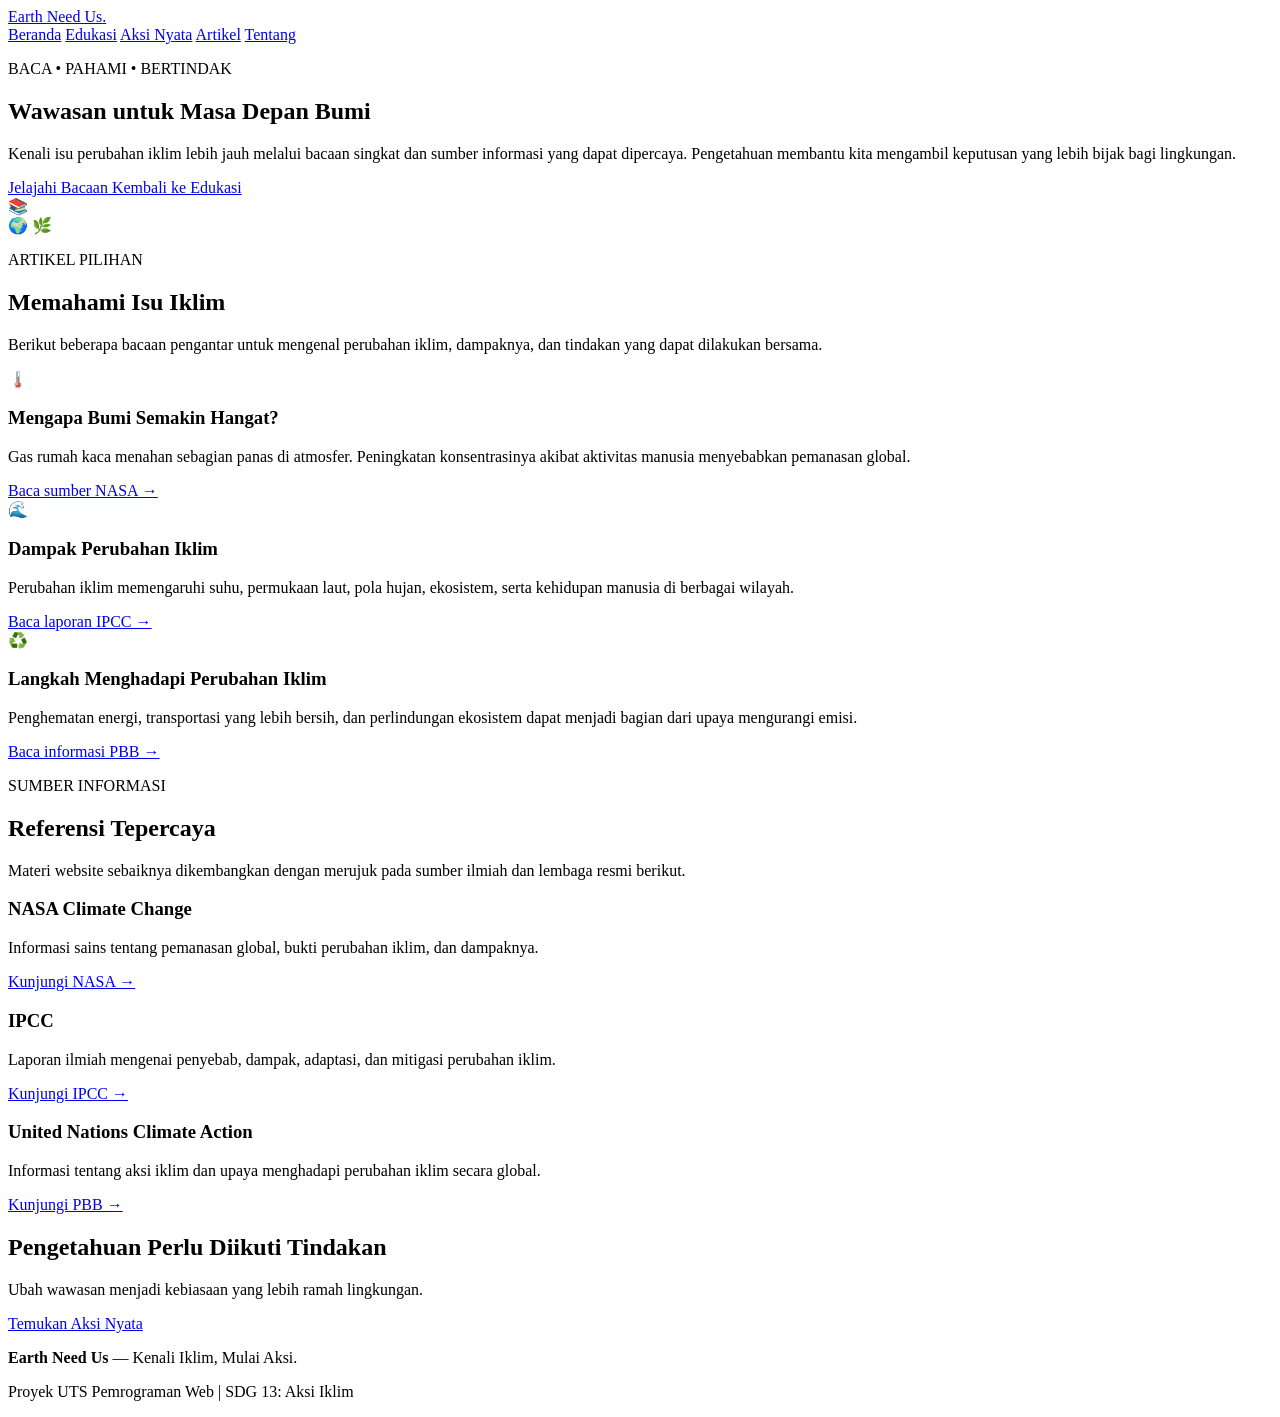
==== artikel.html @ 5736fe98 "Update artikel.html tes tanpa css" ====
<!DOCTYPE html>
<html lang="id">
<head>
    <meta charset="UTF-8">
    <meta name="viewport" content="width=device-width, initial-scale=1.0">
    <title>Artikel Lingkungan | Earth Need Us</title>
    <meta name="description" content="Artikel edukasi tentang perubahan iklim, energi bersih, dan perlindungan lingkungan.">
    <!--link rel="stylesheet" href="style.css"-->
</head>
<body>

    <header class="site-header">
        <a href="index.html" class="logo">Earth Need Us<span>.</span></a>

        <nav aria-label="Navigasi utama">
            <a href="index.html">Beranda</a>
            <a href="edukasi.html">Edukasi</a>
            <a href="panduan.html">Aksi Nyata</a>
            <a href="artikel.html" aria-current="page">Artikel</a>
            <a href="tentang.html">Tentang</a>
        </nav>
    </header>

    <main>
        <section class="hero">
            <div class="hero-content">
                <p class="eyebrow">BACA • PAHAMI • BERTINDAK</p>
                <h1>Wawasan untuk <span>Masa Depan Bumi</span></h1>
                <p class="hero-description">
                    Kenali isu perubahan iklim lebih jauh melalui
                    bacaan singkat dan sumber informasi yang dapat
                    dipercaya. Pengetahuan membantu kita mengambil
                    keputusan yang lebih bijak bagi lingkungan.
                </p>
                <div class="hero-buttons">
                    <a href="#bacaan" class="button button-primary">
                        Jelajahi Bacaan
                    </a>
                    <a href="edukasi.html" class="button button-secondary">
                        Kembali ke Edukasi
                    </a>
                </div>
            </div>

            <div class="hero-visual" role="img"
                aria-label="Ilustrasi bumi dan buku pengetahuan">
                <div class="earth-circle">📚</div>
                <span class="leaf leaf-one">🌍</span>
                <span class="leaf leaf-two">🌿</span>
            </div>
        </section>

        <section class="section-container" id="bacaan">
            <p class="eyebrow">ARTIKEL PILIHAN</p>
            <h2>Memahami Isu Iklim</h2>
            <p>
                Berikut beberapa bacaan pengantar untuk mengenal
                perubahan iklim, dampaknya, dan tindakan yang dapat
                dilakukan bersama.
            </p>

            <div class="feature-grid">
                <article class="feature-card">
                    <span class="feature-icon">🌡️</span>
                    <h3>Mengapa Bumi Semakin Hangat?</h3>
                    <p>
                        Gas rumah kaca menahan sebagian panas di atmosfer.
                        Peningkatan konsentrasinya akibat aktivitas manusia
                        menyebabkan pemanasan global.
                    </p>
                    <a href="https://climate.nasa.gov/"
                       target="_blank" rel="noopener noreferrer">
                        Baca sumber NASA →
                    </a>
                </article>

                <article class="feature-card">
                    <span class="feature-icon">🌊</span>
                    <h3>Dampak Perubahan Iklim</h3>
                    <p>
                        Perubahan iklim memengaruhi suhu, permukaan laut,
                        pola hujan, ekosistem, serta kehidupan manusia
                        di berbagai wilayah.
                    </p>
                    <a href="https://www.ipcc.ch/"
                       target="_blank" rel="noopener noreferrer">
                        Baca laporan IPCC →
                    </a>
                </article>

                <article class="feature-card">
                    <span class="feature-icon">♻️</span>
                    <h3>Langkah Menghadapi Perubahan Iklim</h3>
                    <p>
                        Penghematan energi, transportasi yang lebih bersih,
                        dan perlindungan ekosistem dapat menjadi bagian
                        dari upaya mengurangi emisi.
                    </p>
                    <a href="https://www.un.org/en/climatechange"
                       target="_blank" rel="noopener noreferrer">
                        Baca informasi PBB →
                    </a>
                </article>
            </div>
        </section>

        <section class="section-container">
            <p class="eyebrow">SUMBER INFORMASI</p>
            <h2>Referensi Tepercaya</h2>
            <p>
                Materi website sebaiknya dikembangkan dengan merujuk
                pada sumber ilmiah dan lembaga resmi berikut.
            </p>

            <div class="feature-grid">
                <article class="feature-card">
                    <h3>NASA Climate Change</h3>
                    <p>
                        Informasi sains tentang pemanasan global,
                        bukti perubahan iklim, dan dampaknya.
                    </p>
                    <a href="https://climate.nasa.gov/"
                       target="_blank" rel="noopener noreferrer">
                        Kunjungi NASA →
                    </a>
                </article>

                <article class="feature-card">
                    <h3>IPCC</h3>
                    <p>
                        Laporan ilmiah mengenai penyebab, dampak,
                        adaptasi, dan mitigasi perubahan iklim.
                    </p>
                    <a href="https://www.ipcc.ch/"
                       target="_blank" rel="noopener noreferrer">
                        Kunjungi IPCC →
                    </a>
                </article>

                <article class="feature-card">
                    <h3>United Nations Climate Action</h3>
                    <p>
                        Informasi tentang aksi iklim dan upaya
                        menghadapi perubahan iklim secara global.
                    </p>
                    <a href="https://www.un.org/en/climatechange"
                       target="_blank" rel="noopener noreferrer">
                        Kunjungi PBB →
                    </a>
                </article>
            </div>
        </section>

        <section class="call-to-action">
            <h2>Pengetahuan Perlu Diikuti Tindakan</h2>
            <p>Ubah wawasan menjadi kebiasaan yang lebih ramah lingkungan.</p>
            <a href="panduan.html" class="button button-light">
                Temukan Aksi Nyata
            </a>
        </section>
    </main>

    <footer class="site-footer">
        <p><strong>Earth Need Us</strong> — Kenali Iklim, Mulai Aksi.</p>
        <p>Proyek UTS Pemrograman Web | SDG 13: Aksi Iklim</p>
    </footer>

</body>
</html>
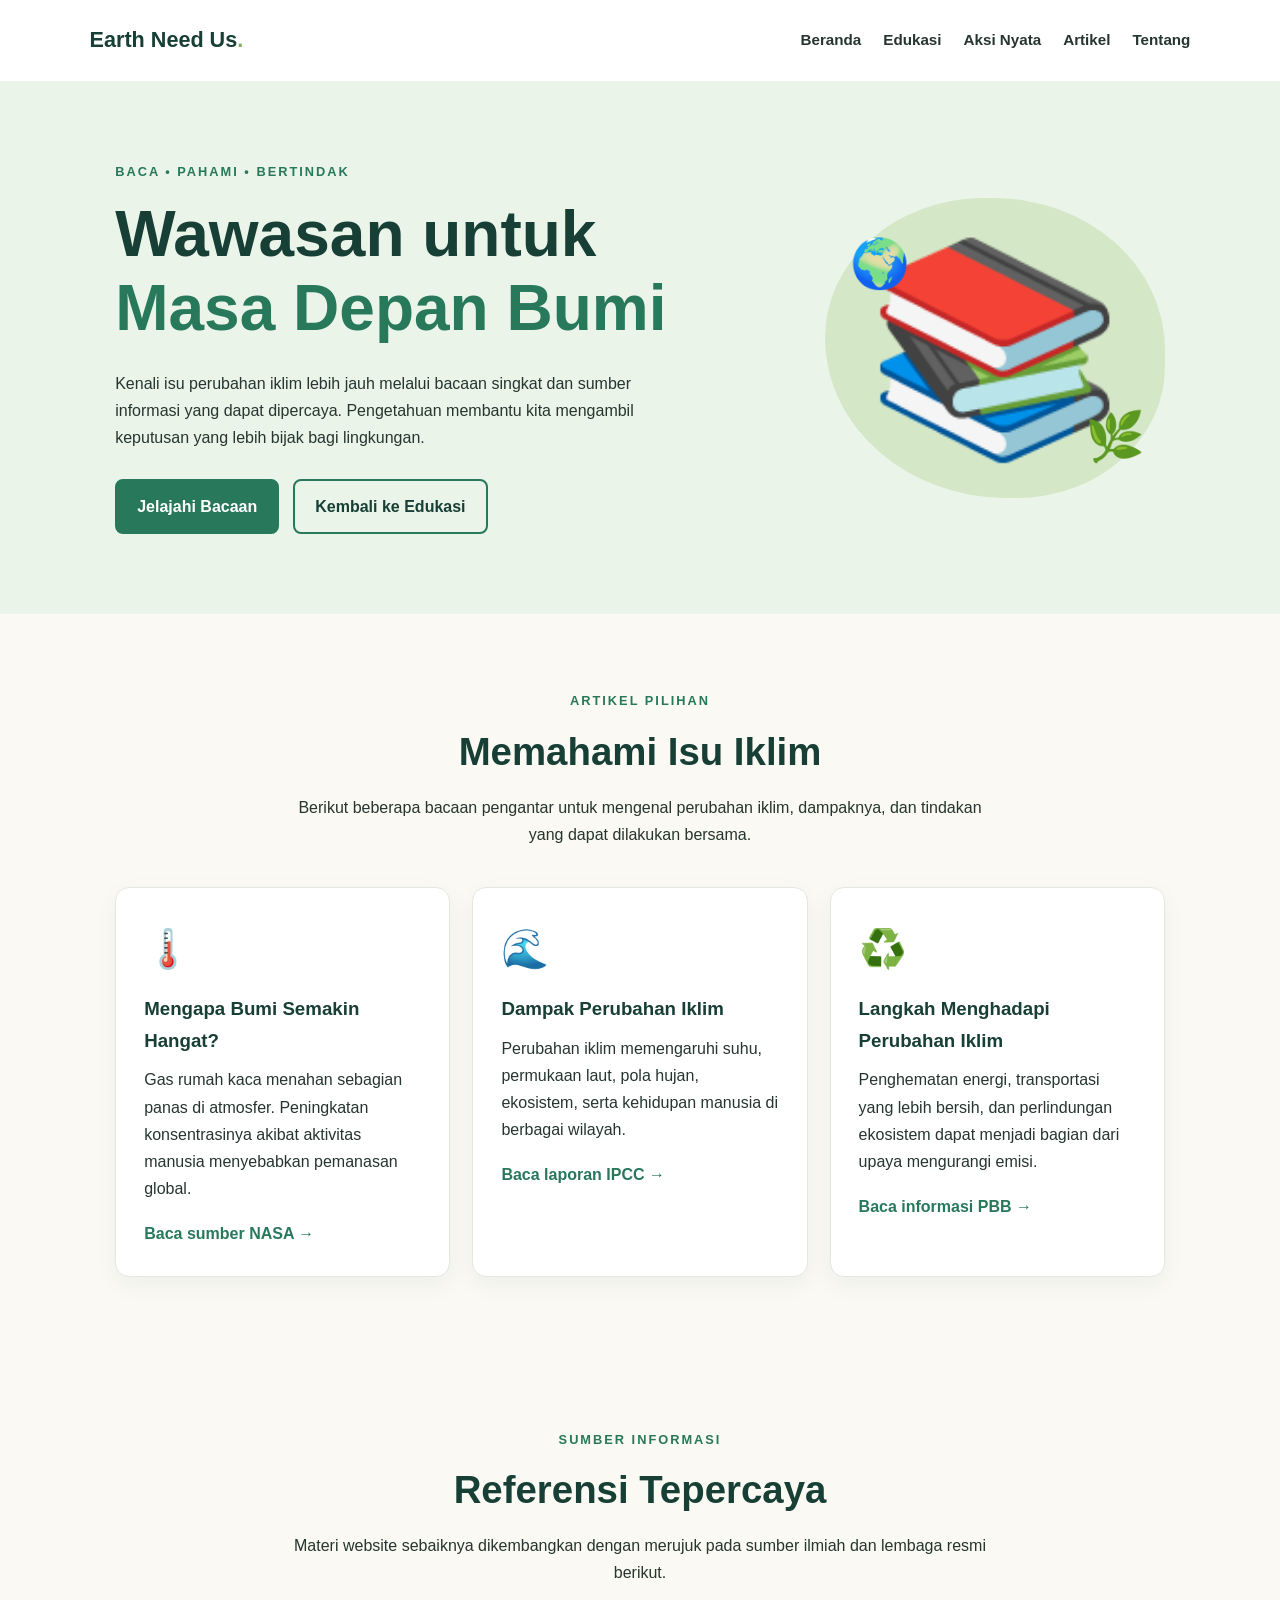
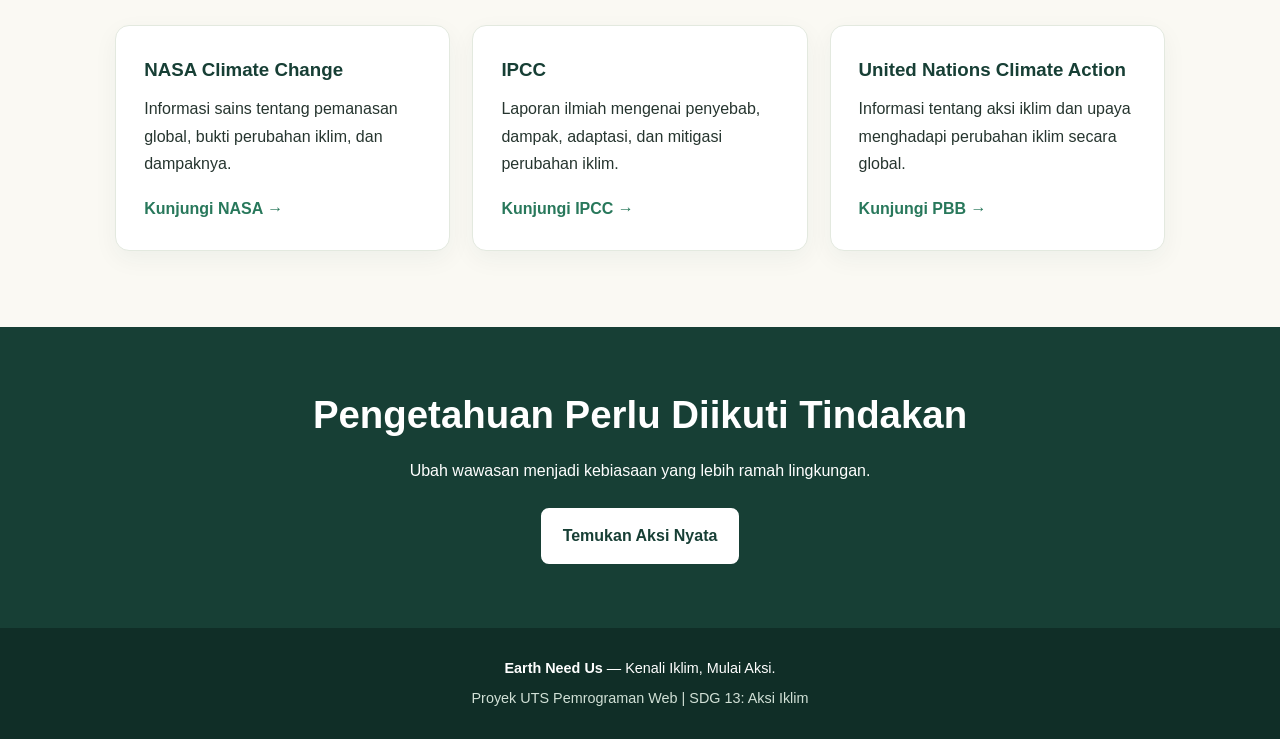
==== commit f1482f8e: "Update artikel.html" ====
--- a/artikel.html
+++ b/artikel.html
@@ -5,7 +5,7 @@
     <meta name="viewport" content="width=device-width, initial-scale=1.0">
     <title>Artikel Lingkungan | Earth Need Us</title>
     <meta name="description" content="Artikel edukasi tentang perubahan iklim, energi bersih, dan perlindungan lingkungan.">
-    <!--link rel="stylesheet" href="style.css"-->
+    <link rel="stylesheet" href="style.css">
 </head>
 <body>
 
--- a/style.css
+++ b/style.css
@@ -0,0 +1,357 @@
+/* ===== PENGATURAN DASAR ===== */
+* {
+    margin: 0;
+    padding: 0;
+    box-sizing: border-box;
+}
+
+:root {
+    --green-dark: #173f35;
+    --green: #28785b;
+    --green-light: #eaf4e9;
+    --cream: #faf9f3;
+    --text: #26352f;
+    --white: #ffffff;
+}
+
+html {
+    scroll-behavior: smooth;
+}
+
+body {
+    font-family: Arial, Helvetica, sans-serif;
+    background: var(--cream);
+    color: var(--text);
+    line-height: 1.7;
+}
+
+a {
+    color: inherit;
+    text-decoration: none;
+}
+
+a:focus-visible {
+    outline: 3px solid #e7b94d;
+    outline-offset: 4px;
+}
+
+/* ===== HEADER DAN NAVIGASI ===== */
+.site-header {
+    display: flex;
+    justify-content: space-between;
+    align-items: center;
+    gap: 24px;
+    padding: 22px 7%;
+    background: var(--white);
+}
+
+.logo {
+    color: var(--green-dark);
+    font-size: 1.35rem;
+    font-weight: 800;
+    white-space: nowrap;
+}
+
+.logo span {
+    color: #80a95b;
+}
+
+.site-header nav {
+    display: flex;
+    flex-wrap: wrap;
+    gap: 22px;
+}
+
+.site-header nav a {
+    font-size: 0.95rem;
+    font-weight: 600;
+}
+
+.site-header nav a:hover {
+    color: var(--green);
+}
+
+/* ===== BERANDA / HERO ===== */
+.hero {
+    display: flex;
+    align-items: center;
+    justify-content: space-between;
+    gap: 48px;
+    padding: 80px 9%;
+    background: var(--green-light);
+}
+
+.hero-content {
+    flex: 1;
+    max-width: 650px;
+}
+
+.eyebrow {
+    color: var(--green);
+    font-size: 0.8rem;
+    font-weight: 800;
+    letter-spacing: 2px;
+    margin-bottom: 16px;
+}
+
+.hero h1 {
+    color: var(--green-dark);
+    font-size: clamp(2.2rem, 5vw, 4rem);
+    line-height: 1.15;
+    margin-bottom: 24px;
+}
+
+.hero h1 span {
+    color: var(--green);
+}
+
+.hero-description {
+    max-width: 560px;
+    margin-bottom: 28px;
+}
+
+.hero-buttons {
+    display: flex;
+    flex-wrap: wrap;
+    gap: 14px;
+}
+
+.button {
+    display: inline-block;
+    padding: 12px 20px;
+    border: 2px solid var(--green);
+    border-radius: 8px;
+    font-weight: 700;
+    text-align: center;
+    transition: background 0.2s, color 0.2s;
+}
+
+.button-primary {
+    background: var(--green);
+    color: var(--white);
+}
+
+.button-primary:hover {
+    background: var(--green-dark);
+}
+
+.button-secondary {
+    color: var(--green-dark);
+}
+
+.button-secondary:hover {
+    background: var(--white);
+}
+
+/* ===== ILUSTRASI BUMI ===== */
+.hero-visual {
+    position: relative;
+    display: flex;
+    flex: 0 1 340px;
+    min-height: 300px;
+    align-items: center;
+    justify-content: center;
+    border-radius: 48% 52% 45% 55%;
+    background: #d4e8c7;
+}
+
+.earth-circle {
+    font-size: clamp(8rem, 17vw, 13rem);
+    line-height: 1.2;
+}
+
+.leaf {
+    position: absolute;
+    font-size: 3rem;
+}
+
+.leaf-one {
+    top: 25px;
+    left: 25px;
+}
+
+.leaf-two {
+    right: 20px;
+    bottom: 20px;
+}
+
+/* ===== BAGIAN PENGENALAN ===== */
+.section-container {
+    padding: 76px 9%;
+    text-align: center;
+}
+
+.section-container h2,
+.call-to-action h2 {
+    color: var(--green-dark);
+    font-size: clamp(1.8rem, 3vw, 2.5rem);
+    line-height: 1.25;
+    margin-bottom: 18px;
+}
+
+.section-container > p:not(.eyebrow) {
+    max-width: 700px;
+    margin: 0 auto 32px;
+}
+
+.feature-grid {
+    display: grid;
+    grid-template-columns: repeat(3, minmax(0, 1fr));
+    gap: 22px;
+    margin-top: 38px;
+    text-align: left;
+}
+
+.feature-card {
+    padding: 28px;
+    background: var(--white);
+    border: 1px solid #e3e9df;
+    border-radius: 14px;
+    box-shadow: 0 8px 24px rgba(23, 63, 53, 0.05);
+}
+
+.feature-icon {
+    display: inline-block;
+    margin-bottom: 12px;
+    font-size: 2.4rem;
+}
+
+.feature-card h3 {
+    color: var(--green-dark);
+    margin-bottom: 10px;
+}
+
+.feature-card p {
+    margin-bottom: 18px;
+}
+
+.feature-card a {
+    color: var(--green);
+    font-weight: 700;
+}
+
+.feature-card a:hover {
+    text-decoration: underline;
+}
+
+/* ===== AJAKAN BERTINDAK ===== */
+.call-to-action {
+    padding: 64px 9%;
+    background: var(--green-dark);
+    color: var(--white);
+    text-align: center;
+}
+
+.call-to-action h2 {
+    color: var(--white);
+}
+
+.call-to-action p {
+    margin-bottom: 24px;
+}
+
+.button-light {
+    background: var(--white);
+    border-color: var(--white);
+    color: var(--green-dark);
+}
+
+.button-light:hover {
+    background: var(--green-light);
+}
+
+/* ===== FOOTER ===== */
+.site-footer {
+    padding: 28px 7%;
+    background: #102e27;
+    color: var(--white);
+    text-align: center;
+    font-size: 0.9rem;
+}
+
+.site-footer p + p {
+    margin-top: 6px;
+    color: #d1e0d6;
+}
+
+/* ===== TAMPILAN TABLET ===== */
+@media (max-width: 900px) {
+    .site-header {
+        flex-direction: column;
+        gap: 16px;
+    }
+
+    .site-header nav {
+        justify-content: center;
+        gap: 12px 20px;
+    }
+
+    .hero {
+        padding: 60px 6%;
+        gap: 24px;
+    }
+
+    .hero-visual {
+        flex-basis: 260px;
+        min-height: 250px;
+    }
+
+    .feature-grid {
+        grid-template-columns: repeat(2, minmax(0, 1fr));
+    }
+}
+
+/* ===== TAMPILAN HP ===== */
+@media (max-width: 600px) {
+    .site-header {
+        padding: 20px 5%;
+    }
+
+    .site-header nav {
+        gap: 10px 16px;
+    }
+
+    .site-header nav a {
+        font-size: 0.88rem;
+    }
+
+    .hero {
+        flex-direction: column;
+        padding: 48px 6%;
+        text-align: center;
+    }
+
+    .hero-buttons {
+        flex-direction: column;
+    }
+
+    .hero-buttons .button {
+        width: 100%;
+    }
+
+    .hero-visual {
+        flex: auto;
+        width: 100%;
+        min-height: 230px;
+    }
+
+    .earth-circle {
+        font-size: 9rem;
+    }
+
+    .section-container {
+        padding: 52px 6%;
+    }
+
+    .feature-grid {
+        grid-template-columns: 1fr;
+    }
+
+    .feature-card {
+        padding: 24px;
+    }
+
+    .call-to-action {
+        padding: 48px 6%;
+    }
+}
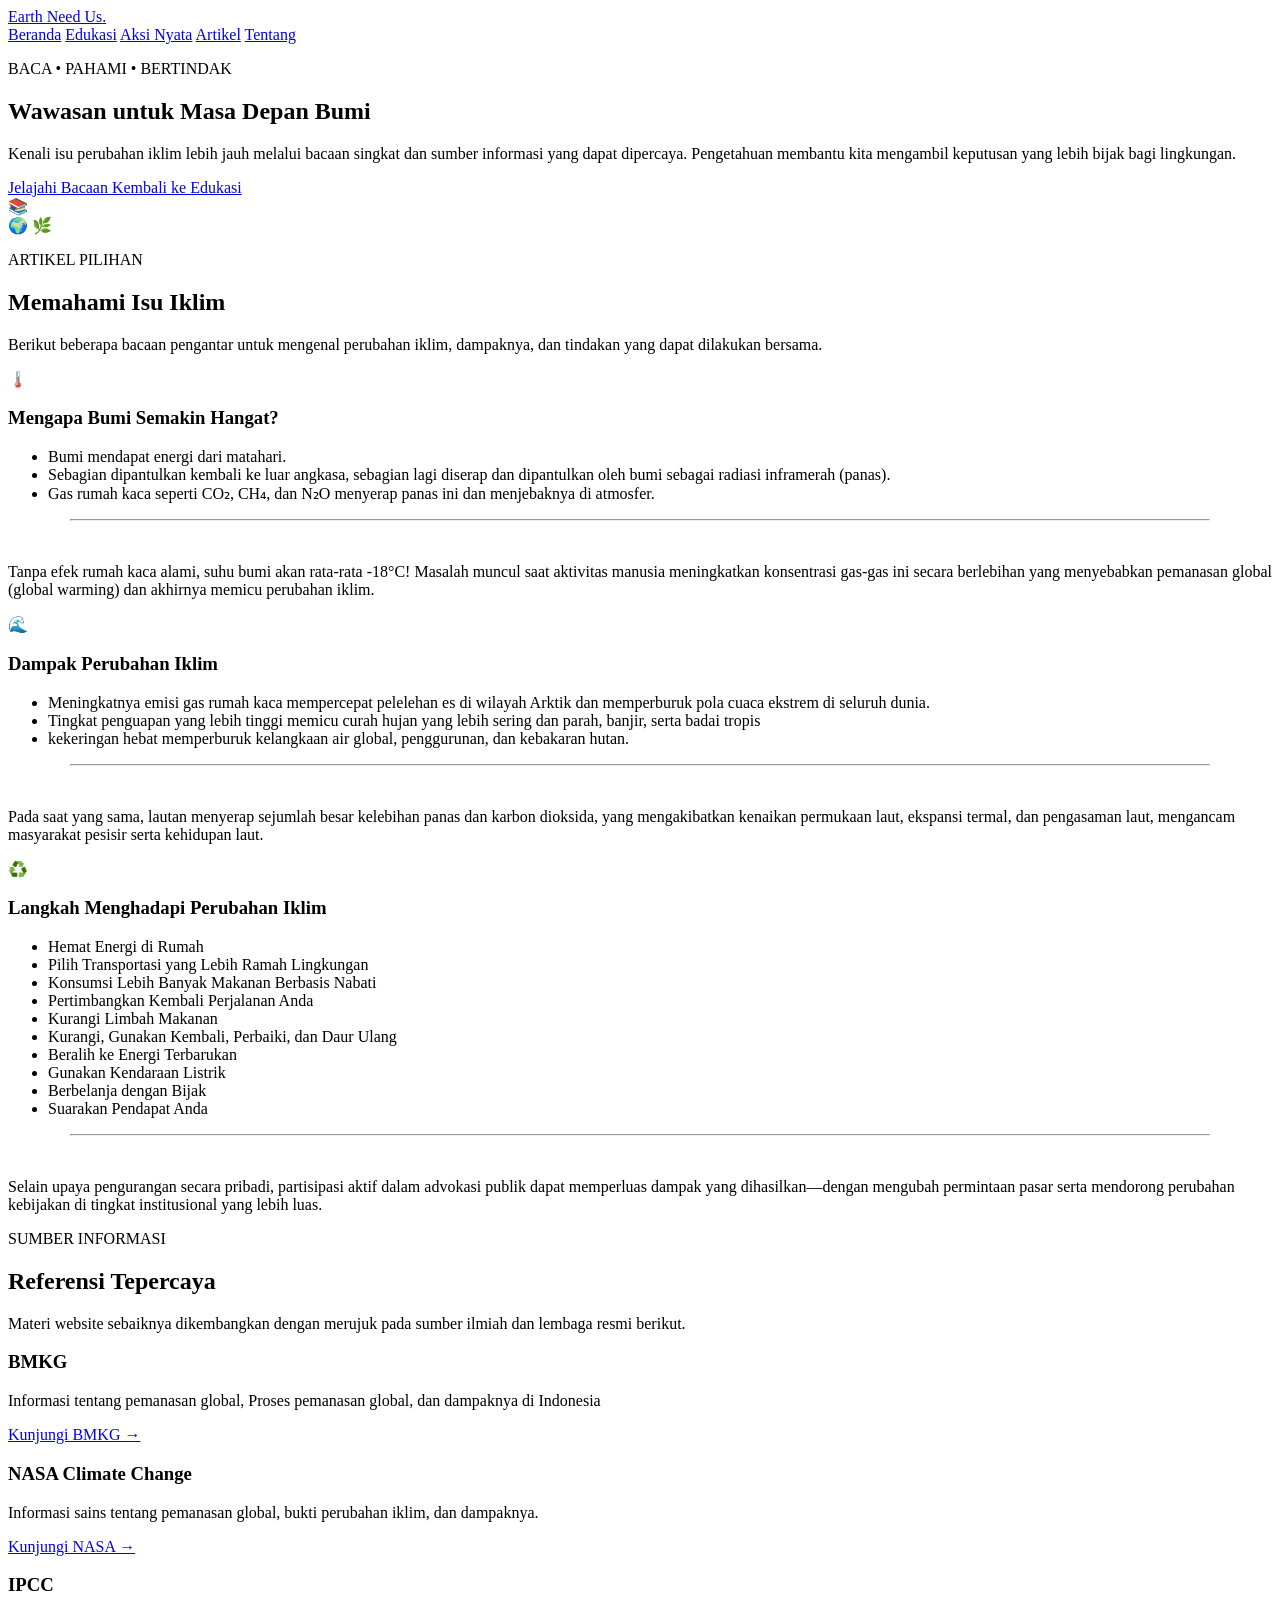
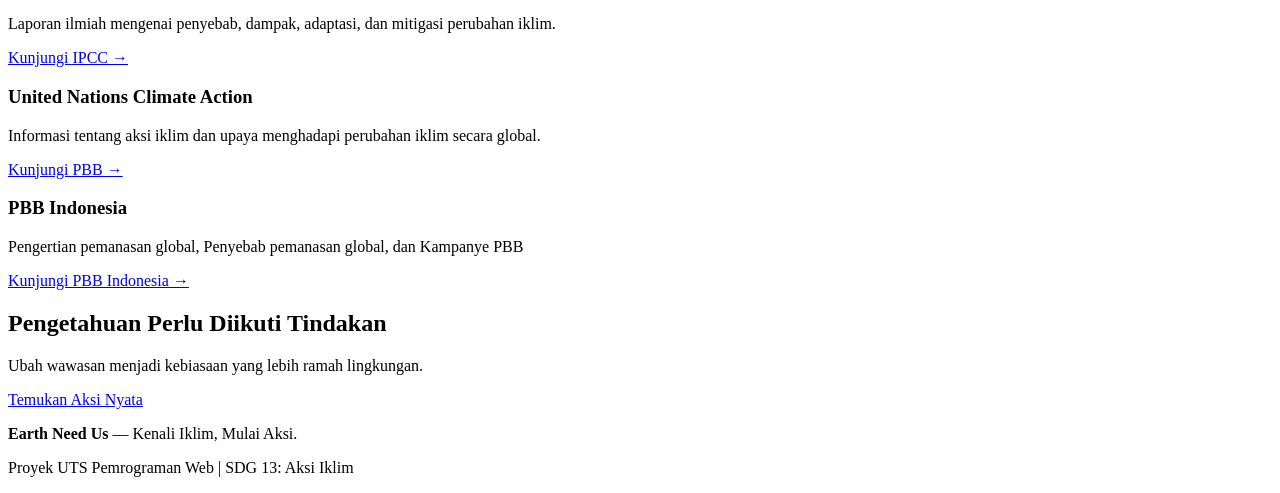
==== commit bc080709: "Update artikel.html" ====
--- a/artikel.html
+++ b/artikel.html
@@ -5,13 +5,12 @@
     <meta name="viewport" content="width=device-width, initial-scale=1.0">
     <title>Artikel Lingkungan | Earth Need Us</title>
     <meta name="description" content="Artikel edukasi tentang perubahan iklim, energi bersih, dan perlindungan lingkungan.">
-    <link rel="stylesheet" href="style.css">
+    <link rel="stylesheet" href="style1.css">
 </head>
-<body>
+<body class="bg_article">
 
     <header class="site-header">
         <a href="index.html" class="logo">Earth Need Us<span>.</span></a>
-
         <nav aria-label="Navigasi utama">
             <a href="index.html">Beranda</a>
             <a href="edukasi.html">Edukasi</a>
@@ -64,42 +63,68 @@
                     <span class="feature-icon">🌡️</span>
                     <h3>Mengapa Bumi Semakin Hangat?</h3>
                     <p>
-                        Gas rumah kaca menahan sebagian panas di atmosfer.
-                        Peningkatan konsentrasinya akibat aktivitas manusia
-                        menyebabkan pemanasan global.
-                    </p>
-                    <a href="https://climate.nasa.gov/"
-                       target="_blank" rel="noopener noreferrer">
-                        Baca sumber NASA →
-                    </a>
+                        <ul>
+                            <li> Bumi mendapat energi dari matahari. </li>
+                            <li>Sebagian dipantulkan kembali ke luar angkasa, 
+                            sebagian lagi diserap dan dipantulkan oleh bumi sebagai radiasi inframerah (panas). </li>
+                            <li> Gas rumah kaca seperti CO₂, CH₄, dan N₂O menyerap panas ini dan menjebaknya di atmosfer. </li>
+                        </ul>
+                        <hr style="width: 90%;"> 
+                        <br>
+                        <p class="expl-green">
+                        Tanpa efek rumah kaca alami, suhu bumi akan rata-rata -18°C! 
+                        Masalah muncul saat aktivitas manusia meningkatkan konsentrasi gas-gas ini secara berlebihan 
+                        yang menyebabkan pemanasan global (global warming) dan akhirnya memicu perubahan iklim.
+                        </p>
+                    </p>
+
                 </article>
 
                 <article class="feature-card">
                     <span class="feature-icon">🌊</span>
                     <h3>Dampak Perubahan Iklim</h3>
                     <p>
-                        Perubahan iklim memengaruhi suhu, permukaan laut,
-                        pola hujan, ekosistem, serta kehidupan manusia
-                        di berbagai wilayah.
-                    </p>
-                    <a href="https://www.ipcc.ch/"
-                       target="_blank" rel="noopener noreferrer">
-                        Baca laporan IPCC →
-                    </a>
+                        <ul>
+                            <li>Meningkatnya emisi gas rumah kaca mempercepat pelelehan es di wilayah Arktik dan memperburuk pola cuaca ekstrem di seluruh dunia. </li>
+                            <li>Tingkat penguapan yang lebih tinggi memicu curah hujan yang lebih sering dan parah, banjir, serta badai tropis </li>
+                            <li>kekeringan hebat memperburuk kelangkaan air global, penggurunan, dan kebakaran hutan.</li>
+                        </ul>
+                        <hr style="width: 90%;"> 
+                        <br>
+                        <p class="expl-green">
+                            Pada saat yang sama, lautan menyerap sejumlah besar kelebihan panas dan karbon dioksida, yang mengakibatkan kenaikan permukaan laut, 
+                            ekspansi termal, dan pengasaman laut, mengancam masyarakat pesisir serta kehidupan laut.
+                        </p>
+                    </p>
+
                 </article>
 
                 <article class="feature-card">
                     <span class="feature-icon">♻️</span>
                     <h3>Langkah Menghadapi Perubahan Iklim</h3>
                     <p>
-                        Penghematan energi, transportasi yang lebih bersih,
-                        dan perlindungan ekosistem dapat menjadi bagian
-                        dari upaya mengurangi emisi.
-                    </p>
-                    <a href="https://www.un.org/en/climatechange"
-                       target="_blank" rel="noopener noreferrer">
-                        Baca informasi PBB →
-                    </a>
+                        <ul>
+                            <li>Hemat Energi di Rumah </li>
+                            <li> Pilih Transportasi yang Lebih Ramah Lingkungan </li>
+                            <li> Konsumsi Lebih Banyak Makanan Berbasis Nabati </li>
+                            <li> Pertimbangkan Kembali Perjalanan Anda </li>
+                            <li> Kurangi Limbah Makanan </li>
+                            <li>Kurangi, Gunakan Kembali, Perbaiki, dan Daur Ulang</li>
+                            <li>Beralih ke Energi Terbarukan</li>
+                            <li>Gunakan Kendaraan Listrik</li>
+                            <li>Berbelanja dengan Bijak</li>
+                            <li>Suarakan Pendapat Anda</li>
+                         </ul>
+                        <hr style="width: 90%;"> 
+                        <br>
+                         <p class=" expl-green">
+                             Selain upaya pengurangan secara pribadi, 
+                             partisipasi aktif dalam advokasi publik dapat memperluas dampak yang dihasilkan—dengan mengubah 
+                             permintaan pasar serta mendorong perubahan kebijakan di tingkat institusional yang lebih luas.
+                         </p>
+
+                    </p>
+
                 </article>
             </div>
         </section>
@@ -113,6 +138,20 @@
             </p>
 
             <div class="feature-grid">
+
+                <article class="feature-card">
+                    <h3> BMKG </h3>
+                    <P>
+                        Informasi tentang pemanasan global,
+                        Proses pemanasan global, dan dampaknya di Indonesia
+                    </P>
+                    <a href="https://gaw-bariri.bmkg.go.id/publikasi/gawsarium/243-perubahan-iklim"
+                       target="_blank" rel="noopener noreferrer">
+                        Kunjungi BMKG →
+                    </a>
+                </article>
+
+
                 <article class="feature-card">
                     <h3>NASA Climate Change</h3>
                     <p>
@@ -148,6 +187,20 @@
                         Kunjungi PBB →
                     </a>
                 </article>
+
+                <article class="feature-card">
+                    <h3> PBB Indonesia </h3>
+                    <P>
+                        Pengertian pemanasan global,
+                       Penyebab pemanasan global, dan Kampanye PBB
+                    </P>
+                    <a href="https://indonesia.un.org/id/172909-apa-itu-perubahan-iklim"
+                       target="_blank" rel="noopener noreferrer">
+                        Kunjungi PBB Indonesia →
+                    </a>
+                </article>
+
+
             </div>
         </section>
 
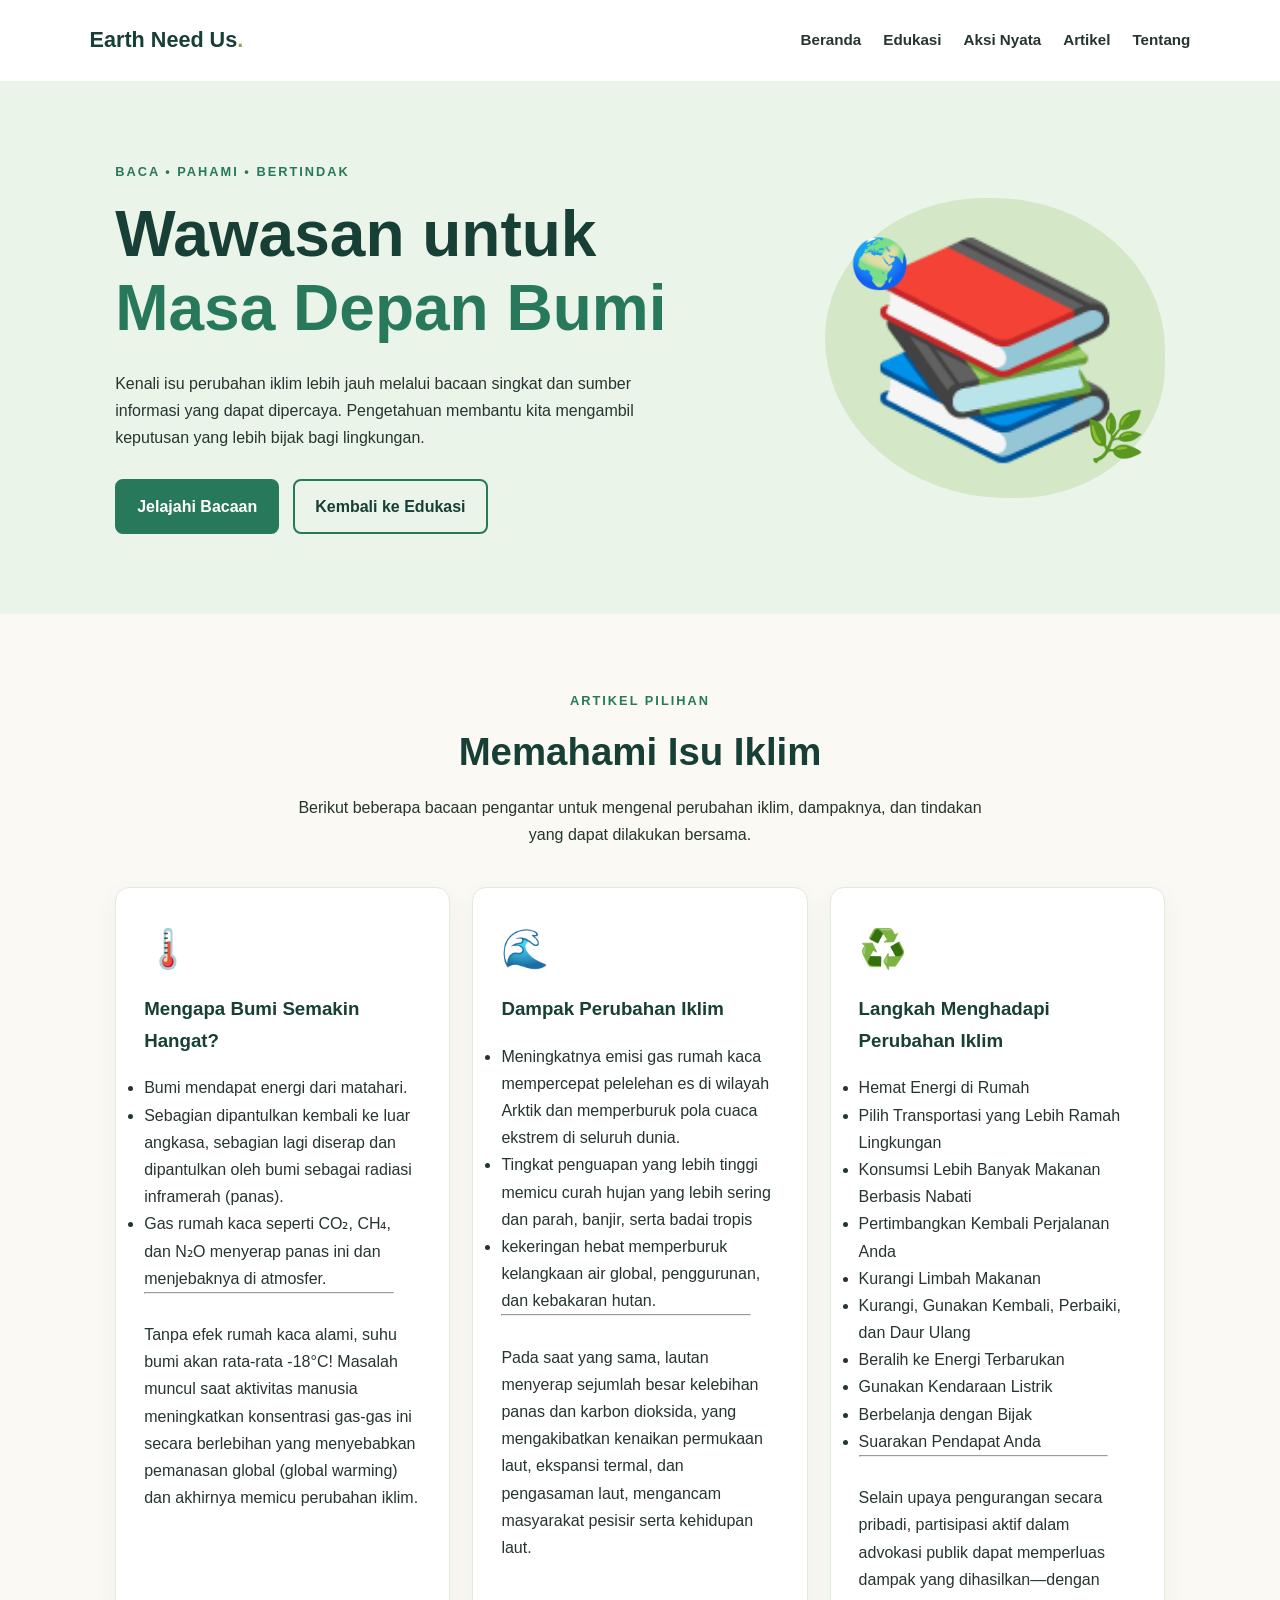
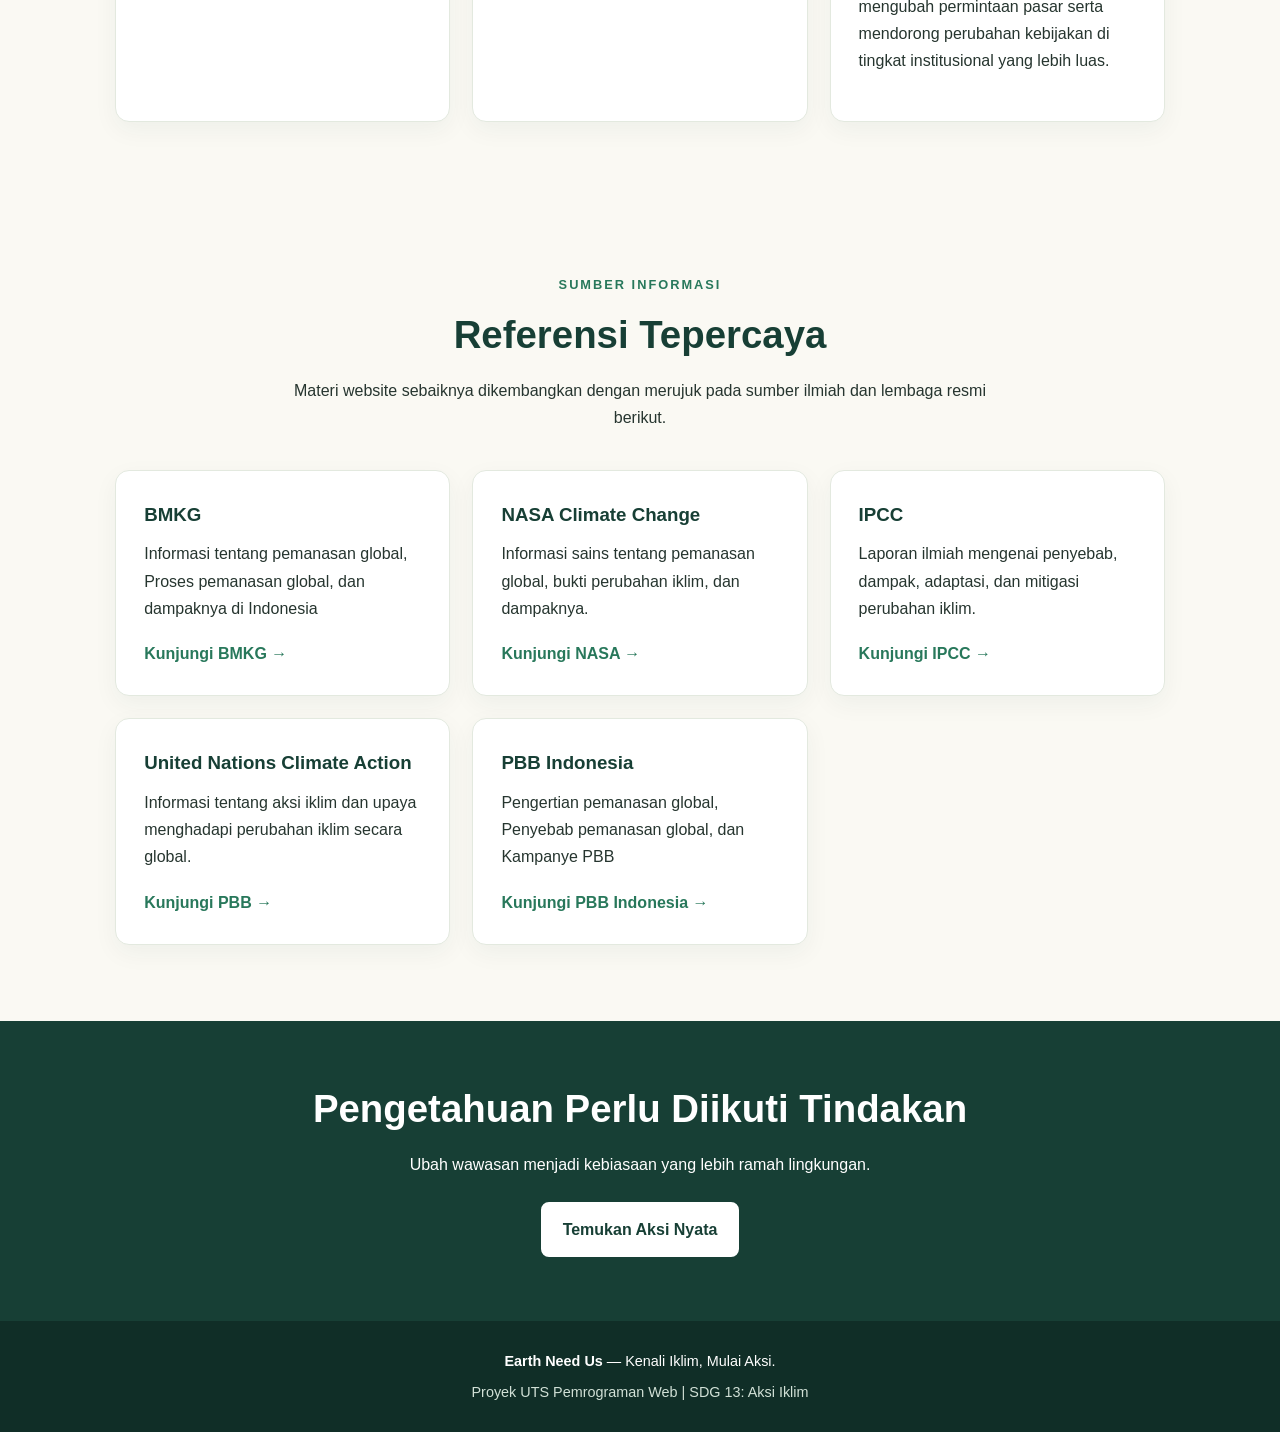
==== commit a8fd4b3e: "Update artikel.html" ====
--- a/artikel.html
+++ b/artikel.html
@@ -5,9 +5,9 @@
     <meta name="viewport" content="width=device-width, initial-scale=1.0">
     <title>Artikel Lingkungan | Earth Need Us</title>
     <meta name="description" content="Artikel edukasi tentang perubahan iklim, energi bersih, dan perlindungan lingkungan.">
-    <link rel="stylesheet" href="style1.css">
+    <link rel="stylesheet" href="style.css">
 </head>
-<body class="bg_article">
+<body>
 
     <header class="site-header">
         <a href="index.html" class="logo">Earth Need Us<span>.</span></a>
--- a/style.css
+++ b/style.css
@@ -0,0 +1,357 @@
+/* ===== PENGATURAN DASAR ===== */
+* {
+    margin: 0;
+    padding: 0;
+    box-sizing: border-box;
+}
+
+:root {
+    --green-dark: #173f35;
+    --green: #28785b;
+    --green-light: #eaf4e9;
+    --cream: #faf9f3;
+    --text: #26352f;
+    --white: #ffffff;
+}
+
+html {
+    scroll-behavior: smooth;
+}
+
+body {
+    font-family: Arial, Helvetica, sans-serif;
+    background: var(--cream);
+    color: var(--text);
+    line-height: 1.7;
+}
+
+a {
+    color: inherit;
+    text-decoration: none;
+}
+
+a:focus-visible {
+    outline: 3px solid #e7b94d;
+    outline-offset: 4px;
+}
+
+/* ===== HEADER DAN NAVIGASI ===== */
+.site-header {
+    display: flex;
+    justify-content: space-between;
+    align-items: center;
+    gap: 24px;
+    padding: 22px 7%;
+    background: var(--white);
+}
+
+.logo {
+    color: var(--green-dark);
+    font-size: 1.35rem;
+    font-weight: 800;
+    white-space: nowrap;
+}
+
+.logo span {
+    color: #80a95b;
+}
+
+.site-header nav {
+    display: flex;
+    flex-wrap: wrap;
+    gap: 22px;
+}
+
+.site-header nav a {
+    font-size: 0.95rem;
+    font-weight: 600;
+}
+
+.site-header nav a:hover {
+    color: var(--green);
+}
+
+/* ===== BERANDA / HERO ===== */
+.hero {
+    display: flex;
+    align-items: center;
+    justify-content: space-between;
+    gap: 48px;
+    padding: 80px 9%;
+    background: var(--green-light);
+}
+
+.hero-content {
+    flex: 1;
+    max-width: 650px;
+}
+
+.eyebrow {
+    color: var(--green);
+    font-size: 0.8rem;
+    font-weight: 800;
+    letter-spacing: 2px;
+    margin-bottom: 16px;
+}
+
+.hero h1 {
+    color: var(--green-dark);
+    font-size: clamp(2.2rem, 5vw, 4rem);
+    line-height: 1.15;
+    margin-bottom: 24px;
+}
+
+.hero h1 span {
+    color: var(--green);
+}
+
+.hero-description {
+    max-width: 560px;
+    margin-bottom: 28px;
+}
+
+.hero-buttons {
+    display: flex;
+    flex-wrap: wrap;
+    gap: 14px;
+}
+
+.button {
+    display: inline-block;
+    padding: 12px 20px;
+    border: 2px solid var(--green);
+    border-radius: 8px;
+    font-weight: 700;
+    text-align: center;
+    transition: background 0.2s, color 0.2s;
+}
+
+.button-primary {
+    background: var(--green);
+    color: var(--white);
+}
+
+.button-primary:hover {
+    background: var(--green-dark);
+}
+
+.button-secondary {
+    color: var(--green-dark);
+}
+
+.button-secondary:hover {
+    background: var(--white);
+}
+
+/* ===== ILUSTRASI BUMI ===== */
+.hero-visual {
+    position: relative;
+    display: flex;
+    flex: 0 1 340px;
+    min-height: 300px;
+    align-items: center;
+    justify-content: center;
+    border-radius: 48% 52% 45% 55%;
+    background: #d4e8c7;
+}
+
+.earth-circle {
+    font-size: clamp(8rem, 17vw, 13rem);
+    line-height: 1.2;
+}
+
+.leaf {
+    position: absolute;
+    font-size: 3rem;
+}
+
+.leaf-one {
+    top: 25px;
+    left: 25px;
+}
+
+.leaf-two {
+    right: 20px;
+    bottom: 20px;
+}
+
+/* ===== BAGIAN PENGENALAN ===== */
+.section-container {
+    padding: 76px 9%;
+    text-align: center;
+}
+
+.section-container h2,
+.call-to-action h2 {
+    color: var(--green-dark);
+    font-size: clamp(1.8rem, 3vw, 2.5rem);
+    line-height: 1.25;
+    margin-bottom: 18px;
+}
+
+.section-container > p:not(.eyebrow) {
+    max-width: 700px;
+    margin: 0 auto 32px;
+}
+
+.feature-grid {
+    display: grid;
+    grid-template-columns: repeat(3, minmax(0, 1fr));
+    gap: 22px;
+    margin-top: 38px;
+    text-align: left;
+}
+
+.feature-card {
+    padding: 28px;
+    background: var(--white);
+    border: 1px solid #e3e9df;
+    border-radius: 14px;
+    box-shadow: 0 8px 24px rgba(23, 63, 53, 0.05);
+}
+
+.feature-icon {
+    display: inline-block;
+    margin-bottom: 12px;
+    font-size: 2.4rem;
+}
+
+.feature-card h3 {
+    color: var(--green-dark);
+    margin-bottom: 10px;
+}
+
+.feature-card p {
+    margin-bottom: 18px;
+}
+
+.feature-card a {
+    color: var(--green);
+    font-weight: 700;
+}
+
+.feature-card a:hover {
+    text-decoration: underline;
+}
+
+/* ===== AJAKAN BERTINDAK ===== */
+.call-to-action {
+    padding: 64px 9%;
+    background: var(--green-dark);
+    color: var(--white);
+    text-align: center;
+}
+
+.call-to-action h2 {
+    color: var(--white);
+}
+
+.call-to-action p {
+    margin-bottom: 24px;
+}
+
+.button-light {
+    background: var(--white);
+    border-color: var(--white);
+    color: var(--green-dark);
+}
+
+.button-light:hover {
+    background: var(--green-light);
+}
+
+/* ===== FOOTER ===== */
+.site-footer {
+    padding: 28px 7%;
+    background: #102e27;
+    color: var(--white);
+    text-align: center;
+    font-size: 0.9rem;
+}
+
+.site-footer p + p {
+    margin-top: 6px;
+    color: #d1e0d6;
+}
+
+/* ===== TAMPILAN TABLET ===== */
+@media (max-width: 900px) {
+    .site-header {
+        flex-direction: column;
+        gap: 16px;
+    }
+
+    .site-header nav {
+        justify-content: center;
+        gap: 12px 20px;
+    }
+
+    .hero {
+        padding: 60px 6%;
+        gap: 24px;
+    }
+
+    .hero-visual {
+        flex-basis: 260px;
+        min-height: 250px;
+    }
+
+    .feature-grid {
+        grid-template-columns: repeat(2, minmax(0, 1fr));
+    }
+}
+
+/* ===== TAMPILAN HP ===== */
+@media (max-width: 600px) {
+    .site-header {
+        padding: 20px 5%;
+    }
+
+    .site-header nav {
+        gap: 10px 16px;
+    }
+
+    .site-header nav a {
+        font-size: 0.88rem;
+    }
+
+    .hero {
+        flex-direction: column;
+        padding: 48px 6%;
+        text-align: center;
+    }
+
+    .hero-buttons {
+        flex-direction: column;
+    }
+
+    .hero-buttons .button {
+        width: 100%;
+    }
+
+    .hero-visual {
+        flex: auto;
+        width: 100%;
+        min-height: 230px;
+    }
+
+    .earth-circle {
+        font-size: 9rem;
+    }
+
+    .section-container {
+        padding: 52px 6%;
+    }
+
+    .feature-grid {
+        grid-template-columns: 1fr;
+    }
+
+    .feature-card {
+        padding: 24px;
+    }
+
+    .call-to-action {
+        padding: 48px 6%;
+    }
+}
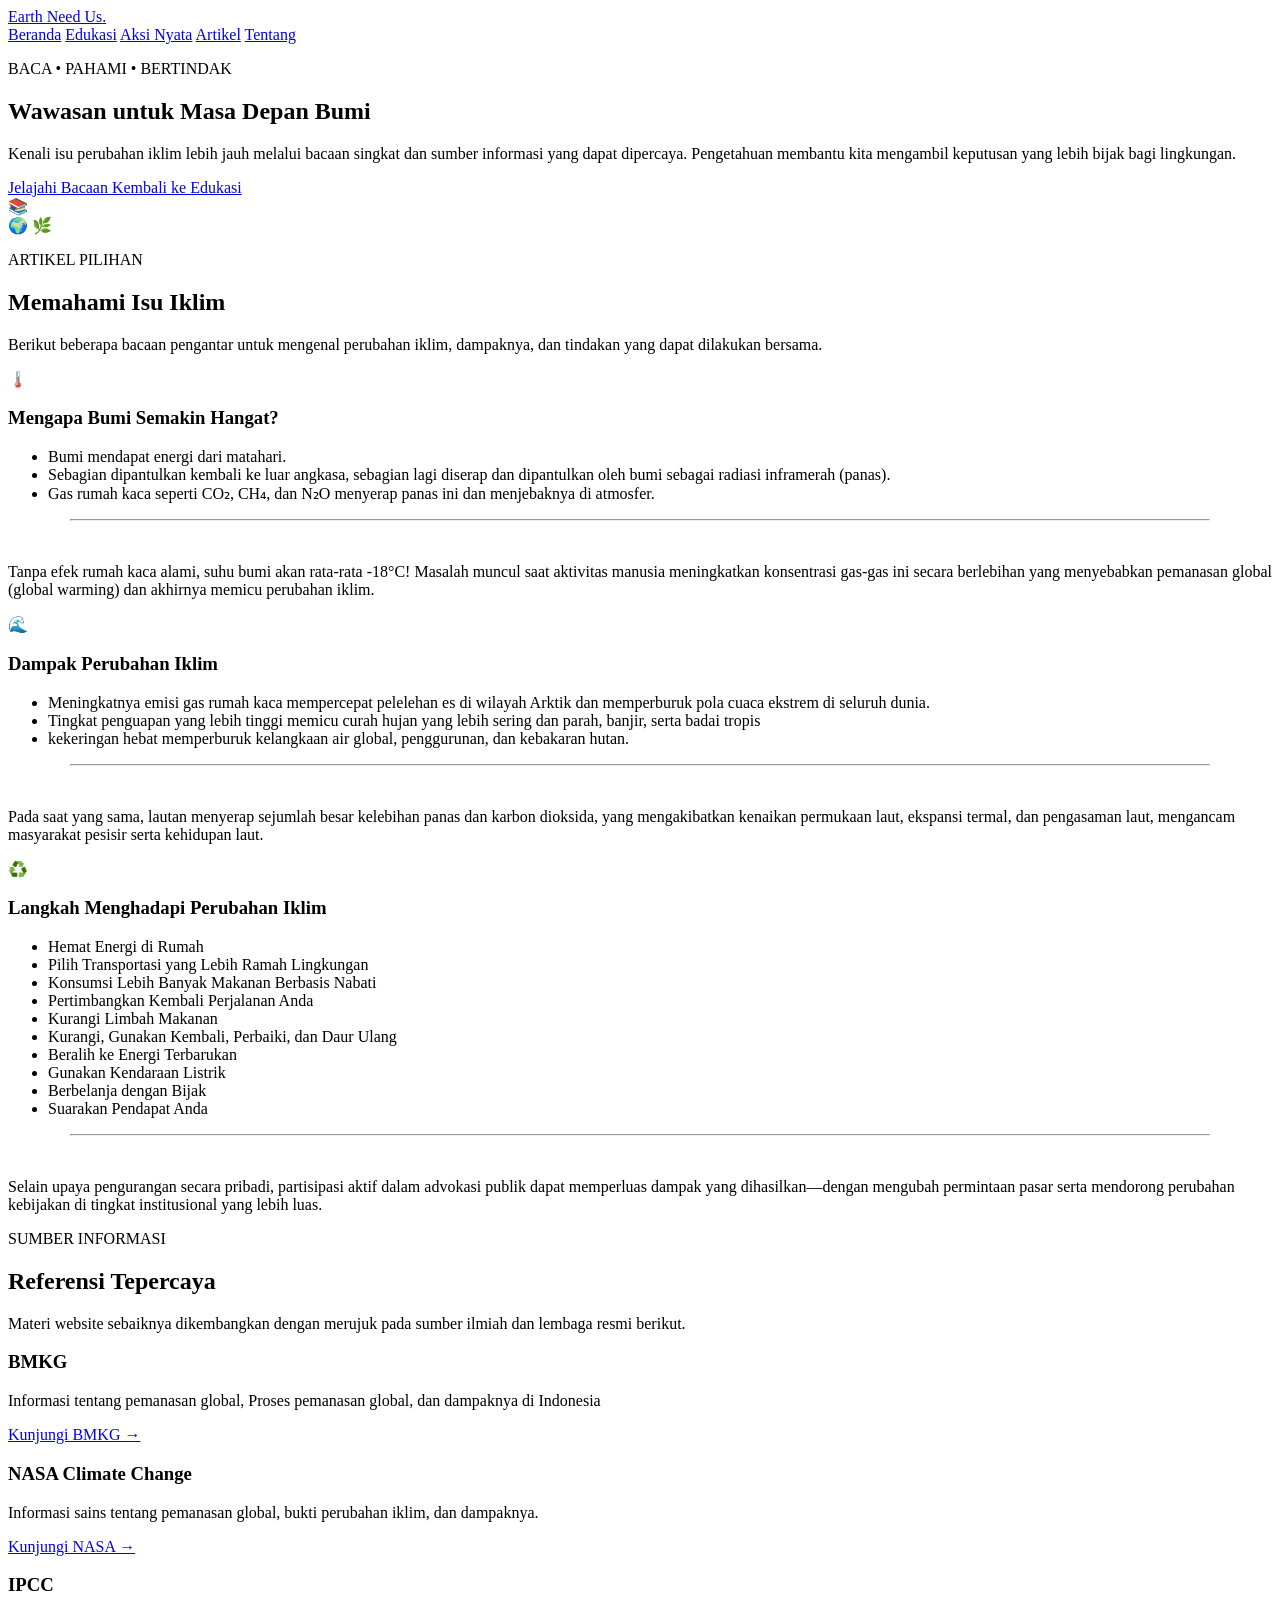
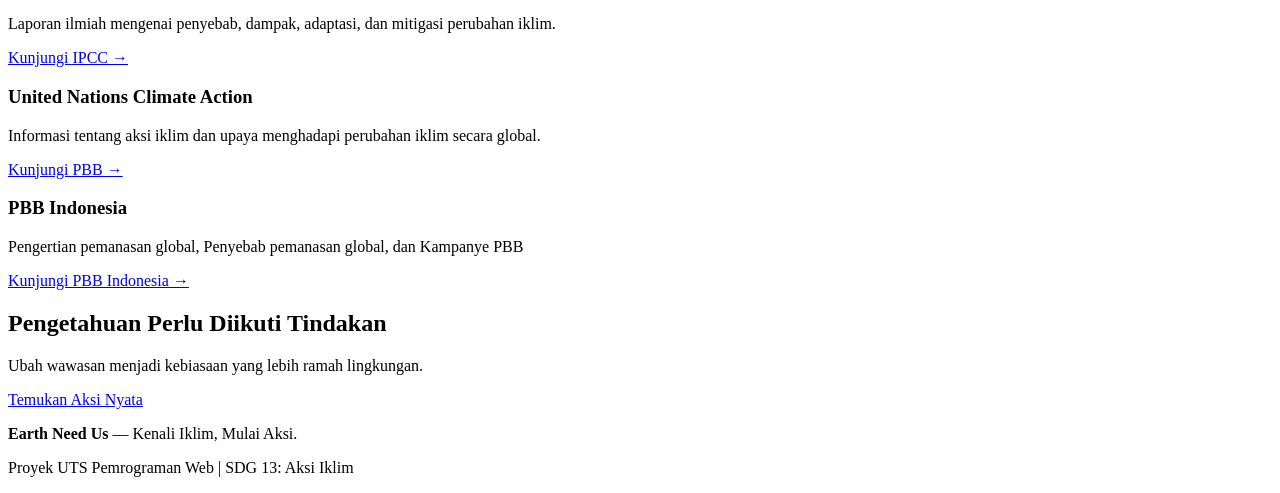
==== commit d50438fe: "Merge pull request #1 from rian-the-hunter/adhiprajna5-cpu-patch-1 Update artikel.html" ====
--- a/artikel.html
+++ b/artikel.html
@@ -5,9 +5,9 @@
     <meta name="viewport" content="width=device-width, initial-scale=1.0">
     <title>Artikel Lingkungan | Earth Need Us</title>
     <meta name="description" content="Artikel edukasi tentang perubahan iklim, energi bersih, dan perlindungan lingkungan.">
-    <link rel="stylesheet" href="style.css">
+    <link rel="stylesheet" href="style1.css">
 </head>
-<body>
+<body class="bg_article">
 
     <header class="site-header">
         <a href="index.html" class="logo">Earth Need Us<span>.</span></a>
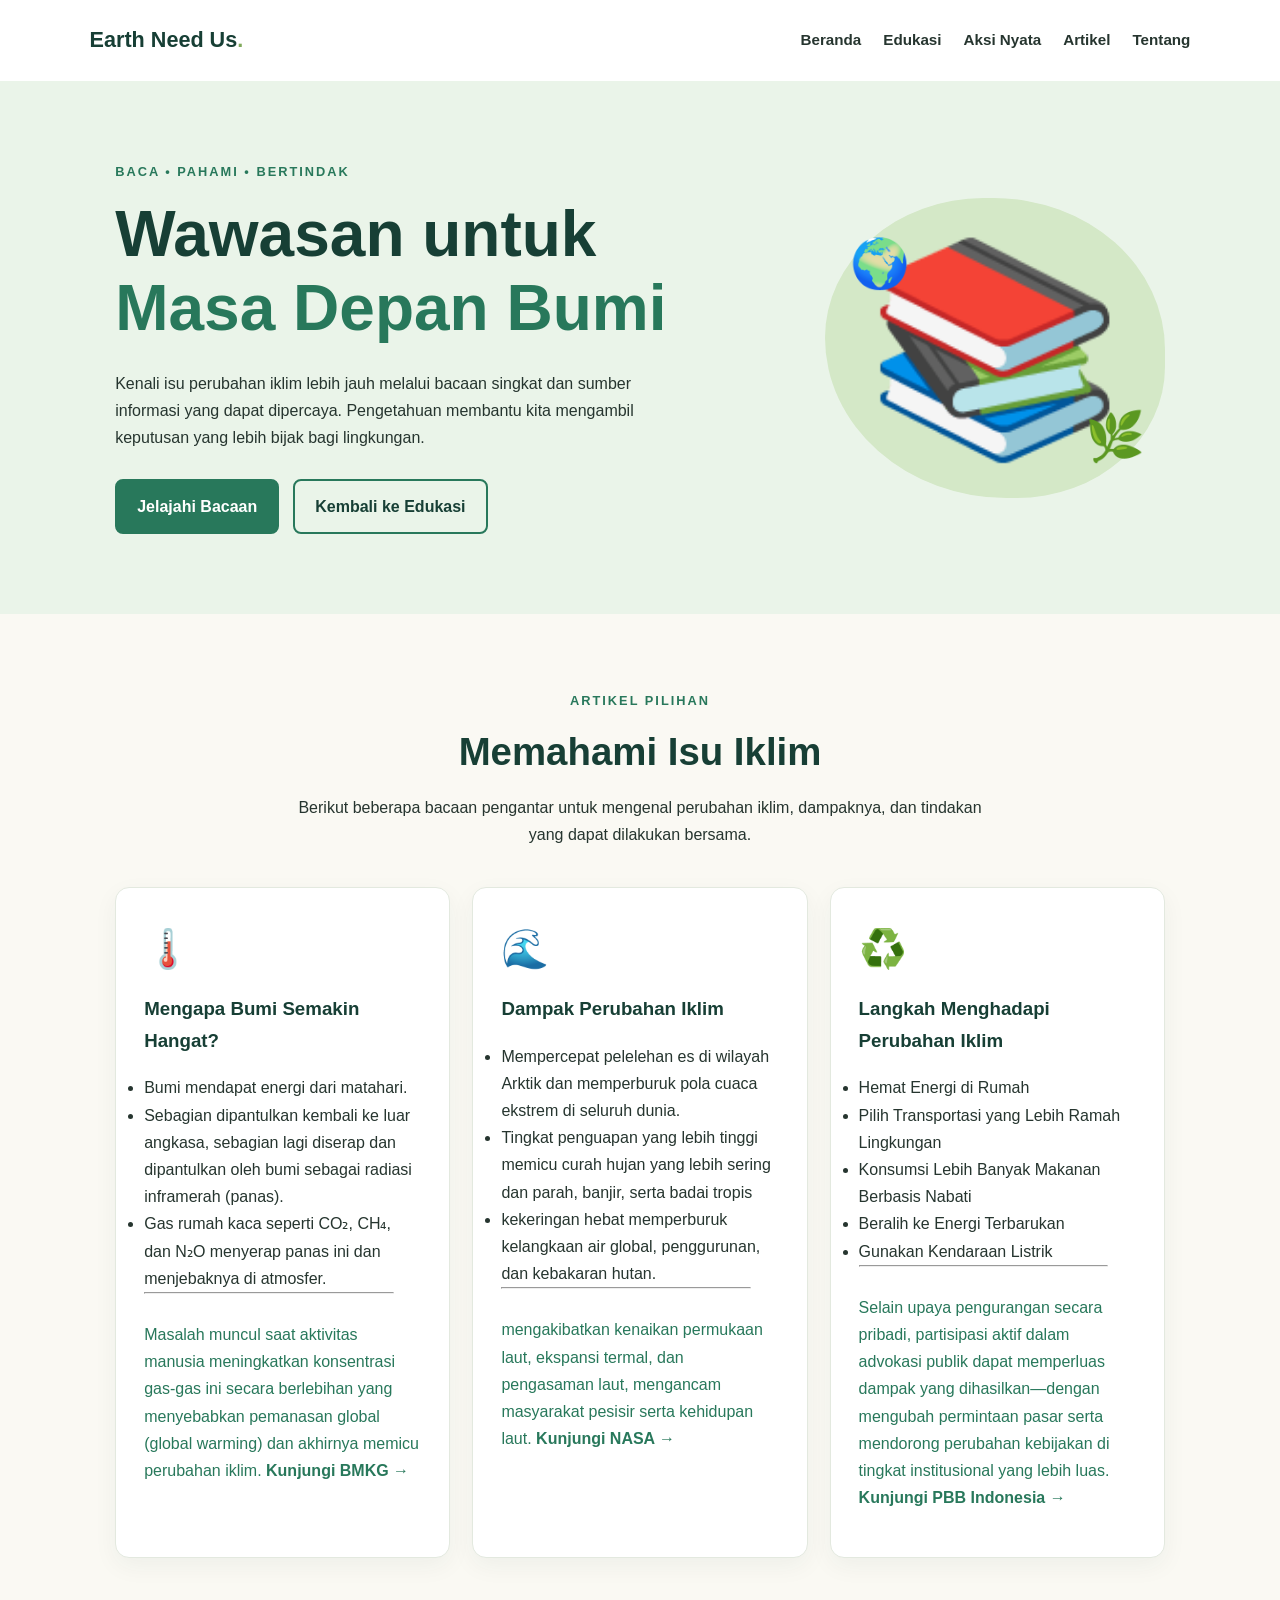
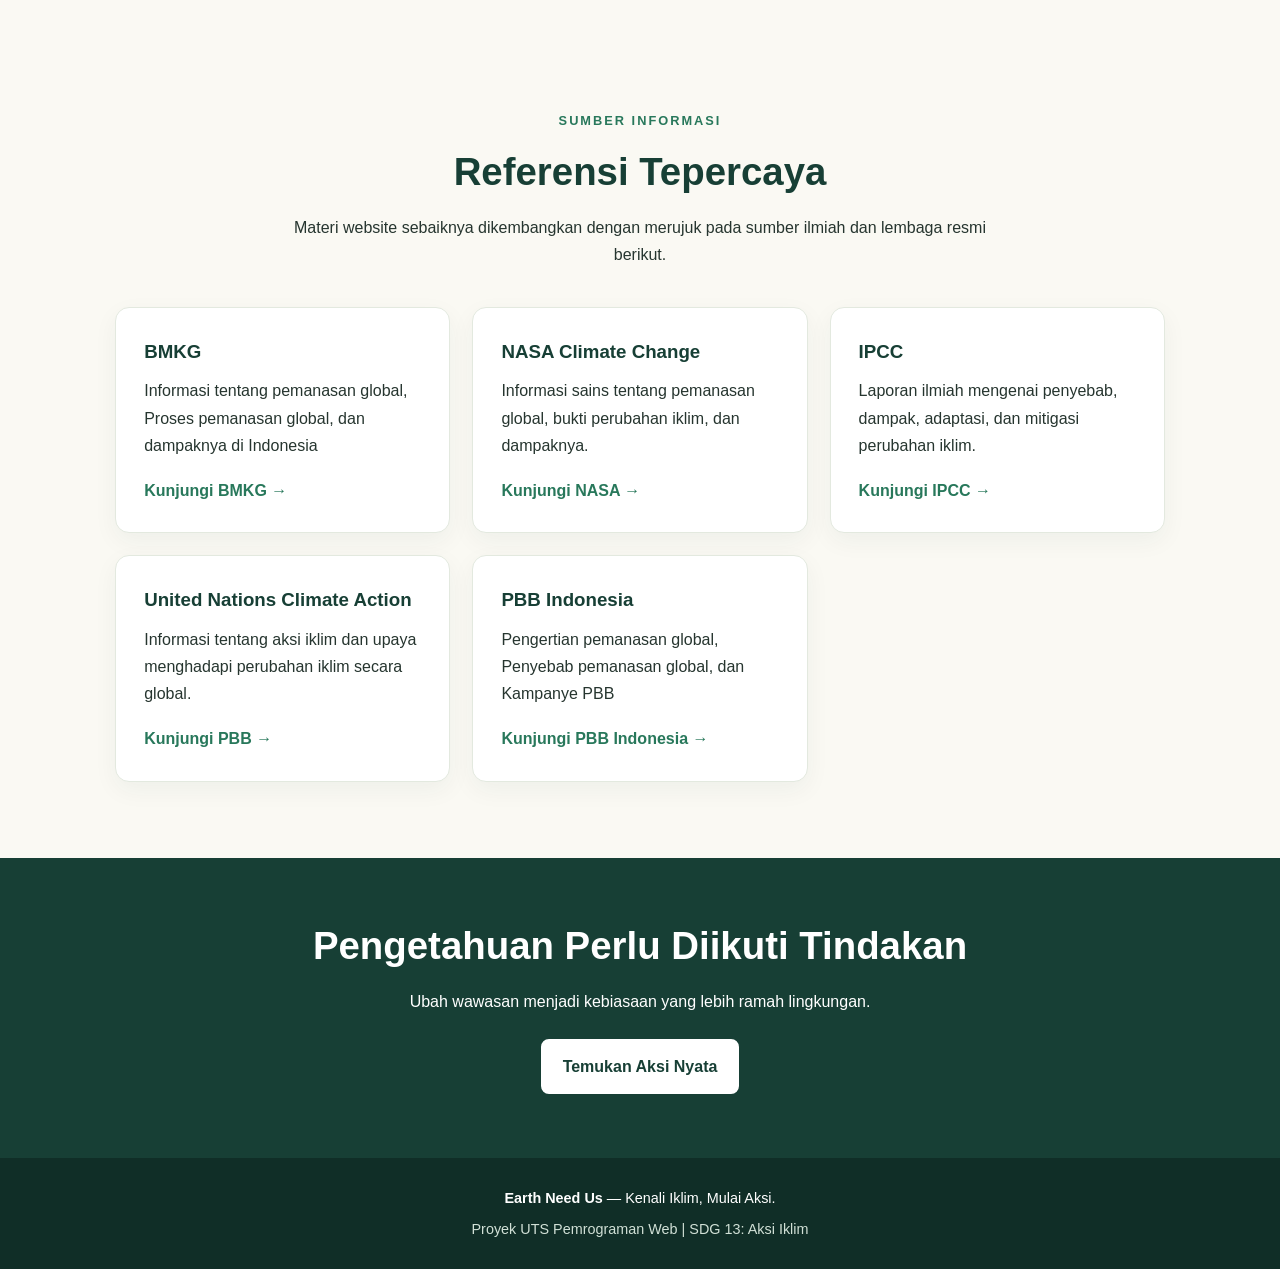
==== commit 83cf37f1: "Update artikel.html" ====
--- a/artikel.html
+++ b/artikel.html
@@ -5,9 +5,9 @@
     <meta name="viewport" content="width=device-width, initial-scale=1.0">
     <title>Artikel Lingkungan | Earth Need Us</title>
     <meta name="description" content="Artikel edukasi tentang perubahan iklim, energi bersih, dan perlindungan lingkungan.">
-    <link rel="stylesheet" href="style1.css">
+    <link rel="stylesheet" href="style.css">
 </head>
-<body class="bg_article">
+<body>
 
     <header class="site-header">
         <a href="index.html" class="logo">Earth Need Us<span>.</span></a>
@@ -72,9 +72,13 @@
                         <hr style="width: 90%;"> 
                         <br>
                         <p class="expl-green">
-                        Tanpa efek rumah kaca alami, suhu bumi akan rata-rata -18°C! 
+                        
                         Masalah muncul saat aktivitas manusia meningkatkan konsentrasi gas-gas ini secara berlebihan 
                         yang menyebabkan pemanasan global (global warming) dan akhirnya memicu perubahan iklim.
+                            <a href="https://gaw-bariri.bmkg.go.id/publikasi/gawsarium/243-perubahan-iklim"
+                               target="_blank" rel="noopener noreferrer">
+                                Kunjungi BMKG →
+                            </a>
                         </p>
                     </p>
 
@@ -85,15 +89,19 @@
                     <h3>Dampak Perubahan Iklim</h3>
                     <p>
                         <ul>
-                            <li>Meningkatnya emisi gas rumah kaca mempercepat pelelehan es di wilayah Arktik dan memperburuk pola cuaca ekstrem di seluruh dunia. </li>
+                            <li>Mempercepat pelelehan es di wilayah Arktik dan memperburuk pola cuaca ekstrem di seluruh dunia. </li>
                             <li>Tingkat penguapan yang lebih tinggi memicu curah hujan yang lebih sering dan parah, banjir, serta badai tropis </li>
                             <li>kekeringan hebat memperburuk kelangkaan air global, penggurunan, dan kebakaran hutan.</li>
                         </ul>
                         <hr style="width: 90%;"> 
                         <br>
                         <p class="expl-green">
-                            Pada saat yang sama, lautan menyerap sejumlah besar kelebihan panas dan karbon dioksida, yang mengakibatkan kenaikan permukaan laut, 
+                            mengakibatkan kenaikan permukaan laut, 
                             ekspansi termal, dan pengasaman laut, mengancam masyarakat pesisir serta kehidupan laut.
+                            <a href="https://climate.nasa.gov/"
+                               target="_blank" rel="noopener noreferrer">
+                                Kunjungi NASA →
+                            </a>
                         </p>
                     </p>
 
@@ -107,13 +115,8 @@
                             <li>Hemat Energi di Rumah </li>
                             <li> Pilih Transportasi yang Lebih Ramah Lingkungan </li>
                             <li> Konsumsi Lebih Banyak Makanan Berbasis Nabati </li>
-                            <li> Pertimbangkan Kembali Perjalanan Anda </li>
-                            <li> Kurangi Limbah Makanan </li>
-                            <li>Kurangi, Gunakan Kembali, Perbaiki, dan Daur Ulang</li>
                             <li>Beralih ke Energi Terbarukan</li>
                             <li>Gunakan Kendaraan Listrik</li>
-                            <li>Berbelanja dengan Bijak</li>
-                            <li>Suarakan Pendapat Anda</li>
                          </ul>
                         <hr style="width: 90%;"> 
                         <br>
@@ -121,6 +124,10 @@
                              Selain upaya pengurangan secara pribadi, 
                              partisipasi aktif dalam advokasi publik dapat memperluas dampak yang dihasilkan—dengan mengubah 
                              permintaan pasar serta mendorong perubahan kebijakan di tingkat institusional yang lebih luas.
+                            <a href="https://indonesia.un.org/id/172909-apa-itu-perubahan-iklim"
+                               target="_blank" rel="noopener noreferrer">
+                                Kunjungi PBB Indonesia →
+                            </a>
                          </p>
 
                     </p>
--- a/style.css
+++ b/style.css
@@ -0,0 +1,362 @@
+/* ===== PENGATURAN DASAR ===== */
+* {
+    margin: 0;
+    padding: 0;
+    box-sizing: border-box;
+}
+
+:root {
+    --green-dark: #173f35;
+    --green: #28785b;
+    --green-light: #eaf4e9;
+    --cream: #faf9f3;
+    --text: #26352f;
+    --white: #ffffff;
+}
+
+html {
+    scroll-behavior: smooth;
+}
+
+body {
+    font-family: Arial, Helvetica, sans-serif;
+    background: var(--cream);
+    color: var(--text);
+    line-height: 1.7;
+}
+
+a {
+    color: inherit;
+    text-decoration: none;
+}
+
+a:focus-visible {
+    outline: 3px solid #e7b94d;
+    outline-offset: 4px;
+}
+
+/* ===== HEADER DAN NAVIGASI ===== */
+.site-header {
+    display: flex;
+    justify-content: space-between;
+    align-items: center;
+    gap: 24px;
+    padding: 22px 7%;
+    background: var(--white);
+}
+
+.logo {
+    color: var(--green-dark);
+    font-size: 1.35rem;
+    font-weight: 800;
+    white-space: nowrap;
+}
+
+.logo span {
+    color: #80a95b;
+}
+
+.site-header nav {
+    display: flex;
+    flex-wrap: wrap;
+    gap: 22px;
+}
+
+.site-header nav a {
+    font-size: 0.95rem;
+    font-weight: 600;
+}
+
+.site-header nav a:hover {
+    color: var(--green);
+}
+
+/* ===== BERANDA / HERO ===== */
+.hero {
+    display: flex;
+    align-items: center;
+    justify-content: space-between;
+    gap: 48px;
+    padding: 80px 9%;
+    background: var(--green-light);
+}
+
+.hero-content {
+    flex: 1;
+    max-width: 650px;
+}
+
+.eyebrow {
+    color: var(--green);
+    font-size: 0.8rem;
+    font-weight: 800;
+    letter-spacing: 2px;
+    margin-bottom: 16px;
+}
+
+.hero h1 {
+    color: var(--green-dark);
+    font-size: clamp(2.2rem, 5vw, 4rem);
+    line-height: 1.15;
+    margin-bottom: 24px;
+}
+
+.hero h1 span {
+    color: var(--green);
+}
+
+.hero-description {
+    max-width: 560px;
+    margin-bottom: 28px;
+}
+
+.hero-buttons {
+    display: flex;
+    flex-wrap: wrap;
+    gap: 14px;
+}
+
+.button {
+    display: inline-block;
+    padding: 12px 20px;
+    border: 2px solid var(--green);
+    border-radius: 8px;
+    font-weight: 700;
+    text-align: center;
+    transition: background 0.2s, color 0.2s;
+}
+
+.button-primary {
+    background: var(--green);
+    color: var(--white);
+}
+
+.button-primary:hover {
+    background: var(--green-dark);
+}
+
+.button-secondary {
+    color: var(--green-dark);
+}
+
+.button-secondary:hover {
+    background: var(--white);
+}
+
+/* ===== ILUSTRASI BUMI ===== */
+.hero-visual {
+    position: relative;
+    display: flex;
+    flex: 0 1 340px;
+    min-height: 300px;
+    align-items: center;
+    justify-content: center;
+    border-radius: 48% 52% 45% 55%;
+    background: #d4e8c7;
+}
+
+.earth-circle {
+    font-size: clamp(8rem, 17vw, 13rem);
+    line-height: 1.2;
+}
+
+.leaf {
+    position: absolute;
+    font-size: 3rem;
+}
+
+.leaf-one {
+    top: 25px;
+    left: 25px;
+}
+
+.leaf-two {
+    right: 20px;
+    bottom: 20px;
+}
+
+/* ===== BAGIAN PENGENALAN ===== */
+.section-container {
+    padding: 76px 9%;
+    text-align: center;
+}
+
+
+.expl-green{
+    color:var(--green)
+}
+
+.section-container h2,
+.call-to-action h2 {
+    color: var(--green-dark);
+    font-size: clamp(1.8rem, 3vw, 2.5rem);
+    line-height: 1.25;
+    margin-bottom: 18px;
+}
+
+.section-container > p:not(.eyebrow) {
+    max-width: 700px;
+    margin: 0 auto 32px;
+}
+
+.feature-grid {
+    display: grid;
+    grid-template-columns: repeat(3, minmax(0, 1fr));
+    gap: 22px;
+    margin-top: 38px;
+    text-align: left;
+}
+
+.feature-card {
+    padding: 28px;
+    background: var(--white);
+    border: 1px solid #e3e9df;
+    border-radius: 14px;
+    box-shadow: 0 8px 24px rgba(23, 63, 53, 0.05);
+}
+
+.feature-icon {
+    display: inline-block;
+    margin-bottom: 12px;
+    font-size: 2.4rem;
+}
+
+.feature-card h3 {
+    color: var(--green-dark);
+    margin-bottom: 10px;
+}
+
+.feature-card p {
+    margin-bottom: 18px;
+}
+
+.feature-card a {
+    color: var(--green);
+    font-weight: 700;
+}
+
+.feature-card a:hover {
+    text-decoration: underline;
+}
+
+/* ===== AJAKAN BERTINDAK ===== */
+.call-to-action {
+    padding: 64px 9%;
+    background: var(--green-dark);
+    color: var(--white);
+    text-align: center;
+}
+
+.call-to-action h2 {
+    color: var(--white);
+}
+
+.call-to-action p {
+    margin-bottom: 24px;
+}
+
+.button-light {
+    background: var(--white);
+    border-color: var(--white);
+    color: var(--green-dark);
+}
+
+.button-light:hover {
+    background: var(--green-light);
+}
+
+/* ===== FOOTER ===== */
+.site-footer {
+    padding: 28px 7%;
+    background: #102e27;
+    color: var(--white);
+    text-align: center;
+    font-size: 0.9rem;
+}
+
+.site-footer p + p {
+    margin-top: 6px;
+    color: #d1e0d6;
+}
+
+/* ===== TAMPILAN TABLET ===== */
+@media (max-width: 900px) {
+    .site-header {
+        flex-direction: column;
+        gap: 16px;
+    }
+
+    .site-header nav {
+        justify-content: center;
+        gap: 12px 20px;
+    }
+
+    .hero {
+        padding: 60px 6%;
+        gap: 24px;
+    }
+
+    .hero-visual {
+        flex-basis: 260px;
+        min-height: 250px;
+    }
+
+    .feature-grid {
+        grid-template-columns: repeat(2, minmax(0, 1fr));
+    }
+}
+
+/* ===== TAMPILAN HP ===== */
+@media (max-width: 600px) {
+    .site-header {
+        padding: 20px 5%;
+    }
+
+    .site-header nav {
+        gap: 10px 16px;
+    }
+
+    .site-header nav a {
+        font-size: 0.88rem;
+    }
+
+    .hero {
+        flex-direction: column;
+        padding: 48px 6%;
+        text-align: center;
+    }
+
+    .hero-buttons {
+        flex-direction: column;
+    }
+
+    .hero-buttons .button {
+        width: 100%;
+    }
+
+    .hero-visual {
+        flex: auto;
+        width: 100%;
+        min-height: 230px;
+    }
+
+    .earth-circle {
+        font-size: 9rem;
+    }
+
+    .section-container {
+        padding: 52px 6%;
+    }
+
+    .feature-grid {
+        grid-template-columns: 1fr;
+    }
+
+    .feature-card {
+        padding: 24px;
+    }
+
+    .call-to-action {
+        padding: 48px 6%;
+    }
+}
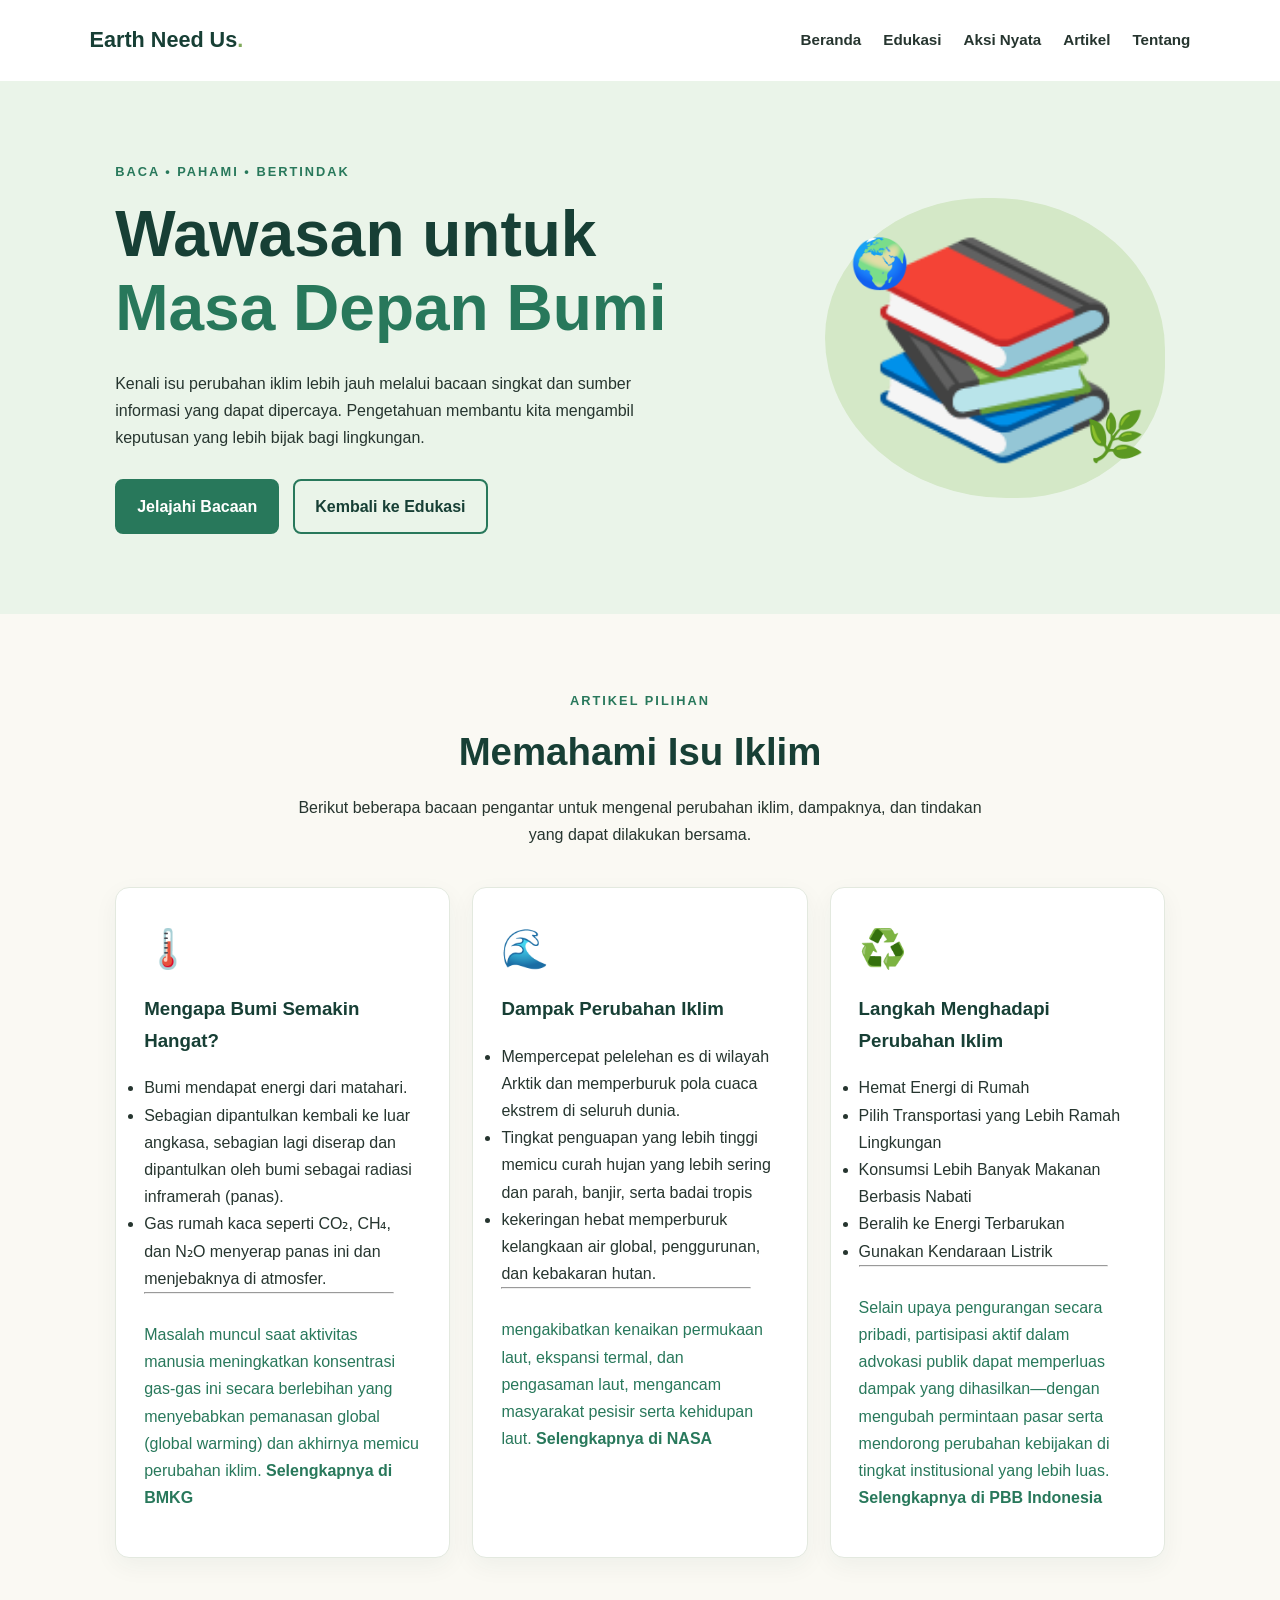
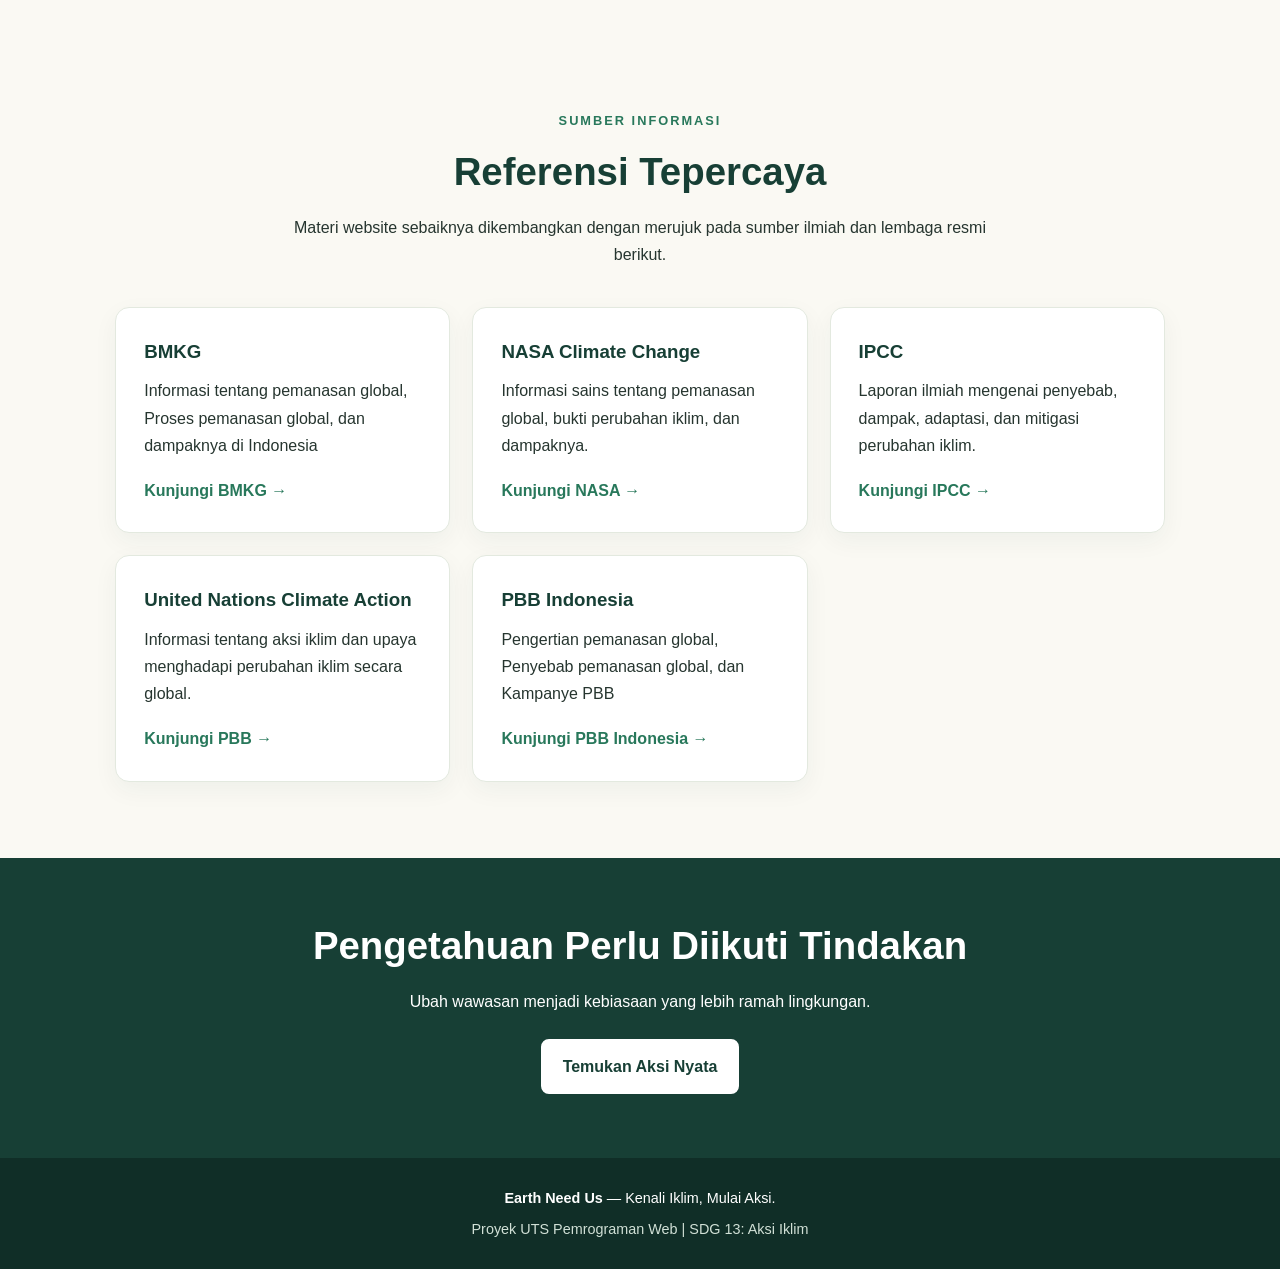
==== commit c9c42690: "Update artikel.html" ====
--- a/artikel.html
+++ b/artikel.html
@@ -77,7 +77,7 @@
                         yang menyebabkan pemanasan global (global warming) dan akhirnya memicu perubahan iklim.
                             <a href="https://gaw-bariri.bmkg.go.id/publikasi/gawsarium/243-perubahan-iklim"
                                target="_blank" rel="noopener noreferrer">
-                                Kunjungi BMKG →
+                                Selengkapnya di BMKG
                             </a>
                         </p>
                     </p>
@@ -100,7 +100,7 @@
                             ekspansi termal, dan pengasaman laut, mengancam masyarakat pesisir serta kehidupan laut.
                             <a href="https://climate.nasa.gov/"
                                target="_blank" rel="noopener noreferrer">
-                                Kunjungi NASA →
+                                Selengkapnya di NASA
                             </a>
                         </p>
                     </p>
@@ -126,7 +126,7 @@
                              permintaan pasar serta mendorong perubahan kebijakan di tingkat institusional yang lebih luas.
                             <a href="https://indonesia.un.org/id/172909-apa-itu-perubahan-iklim"
                                target="_blank" rel="noopener noreferrer">
-                                Kunjungi PBB Indonesia →
+                                Selengkapnya di PBB Indonesia
                             </a>
                          </p>
 
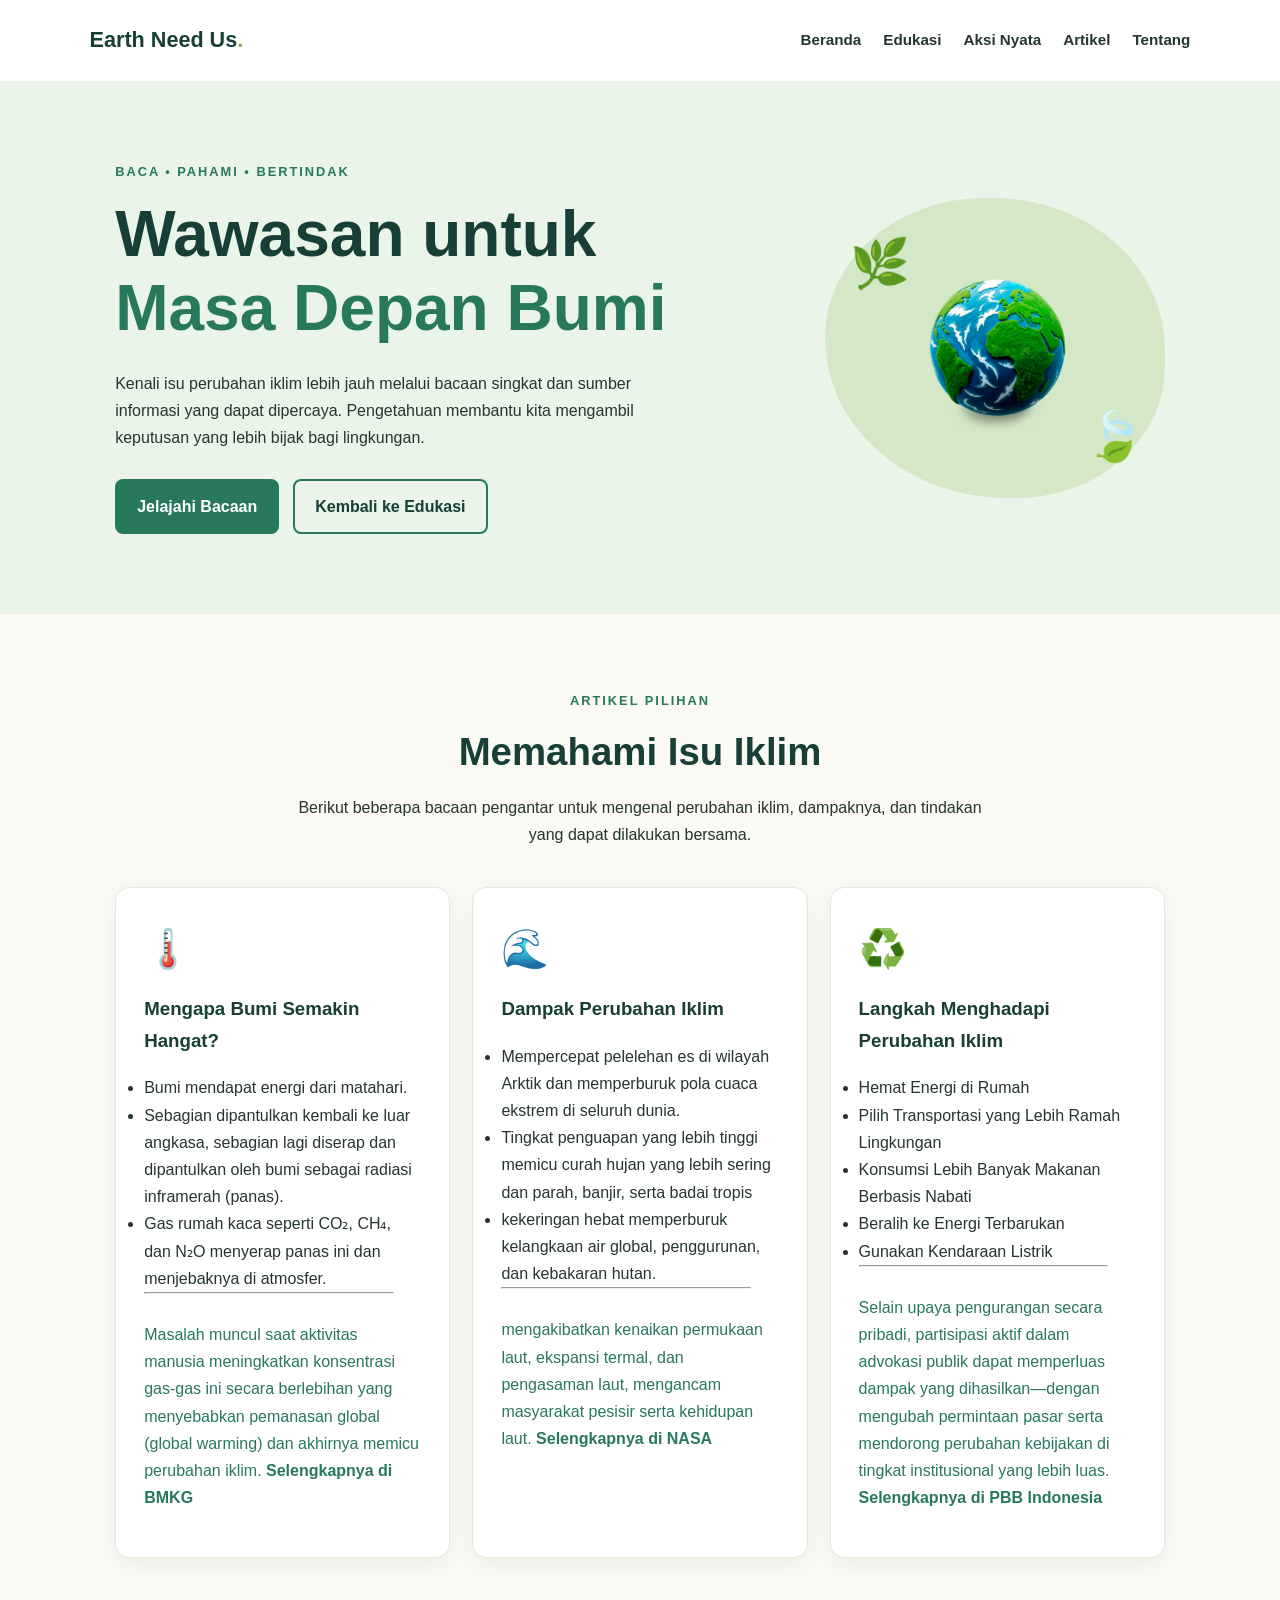
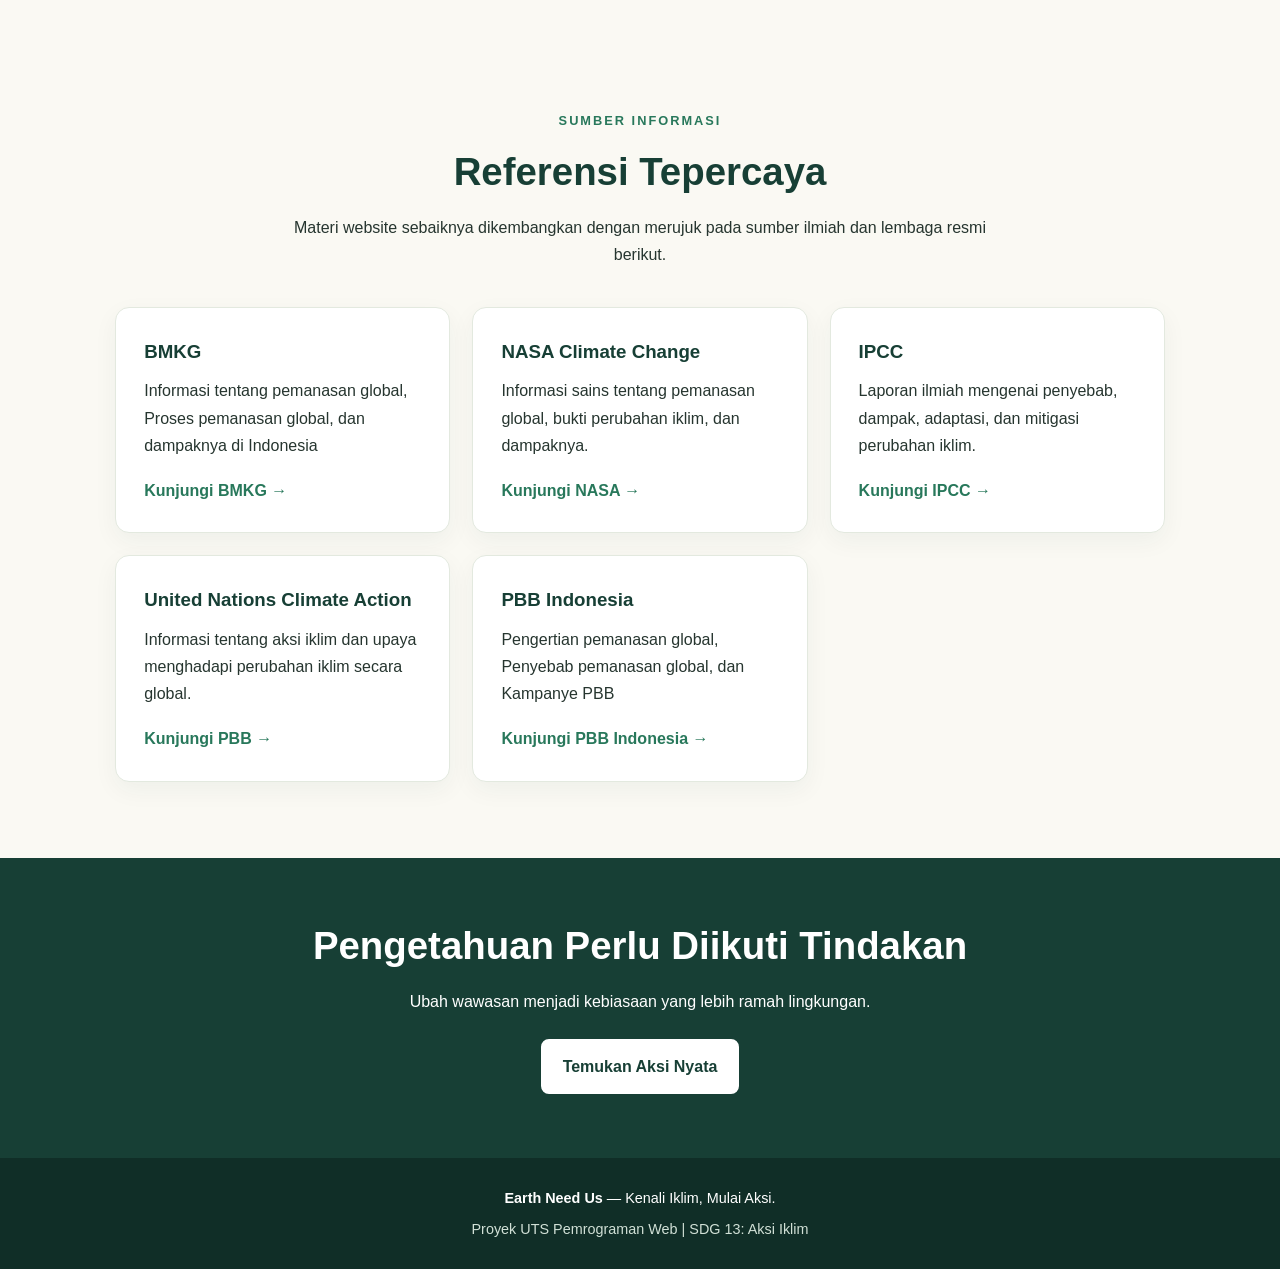
==== commit 5b2babec: "Update hero visual to use Earth image Replaced hero visual div with an image of Earth and updated le" ====
--- a/artikel.html
+++ b/artikel.html
@@ -41,11 +41,12 @@
                 </div>
             </div>
 
-            <div class="hero-visual" role="img"
-                aria-label="Ilustrasi bumi dan buku pengetahuan">
-                <div class="earth-circle">📚</div>
-                <span class="leaf leaf-one">🌍</span>
-                <span class="leaf leaf-two">🌿</span>
+          <div class="hero-visual">
+    <img src="images/earth-hero.png"
+         alt="Ilustrasi planet bumi"
+         class="earth-image">
+                <span class="leaf leaf-one">🌿</span>
+                <span class="leaf leaf-two">🍃</span>
             </div>
         </section>
 
--- a/style.css
+++ b/style.css
@@ -148,6 +148,7 @@
     position: relative;
     display: flex;
     flex: 0 1 340px;
+    width: 340px;
     min-height: 300px;
     align-items: center;
     justify-content: center;
@@ -155,9 +156,12 @@
     background: #d4e8c7;
 }
 
-.earth-circle {
-    font-size: clamp(8rem, 17vw, 13rem);
-    line-height: 1.2;
+.earth-image {
+    display: block;
+    width: 70%;
+    max-width: 220px;
+    height: auto;
+    object-fit: contain;
 }
 
 .leaf {
@@ -237,6 +241,15 @@
 
 .feature-card a:hover {
     text-decoration: underline;
+}
+
+.feature-card-img {
+    width: 180px;             
+    height: 180px;          
+    object-fit: cover;       
+    border-radius: 12px;     
+    margin-bottom: 16px;    
+    display: block;
 }
 
 /* ===== AJAKAN BERTINDAK ===== */
